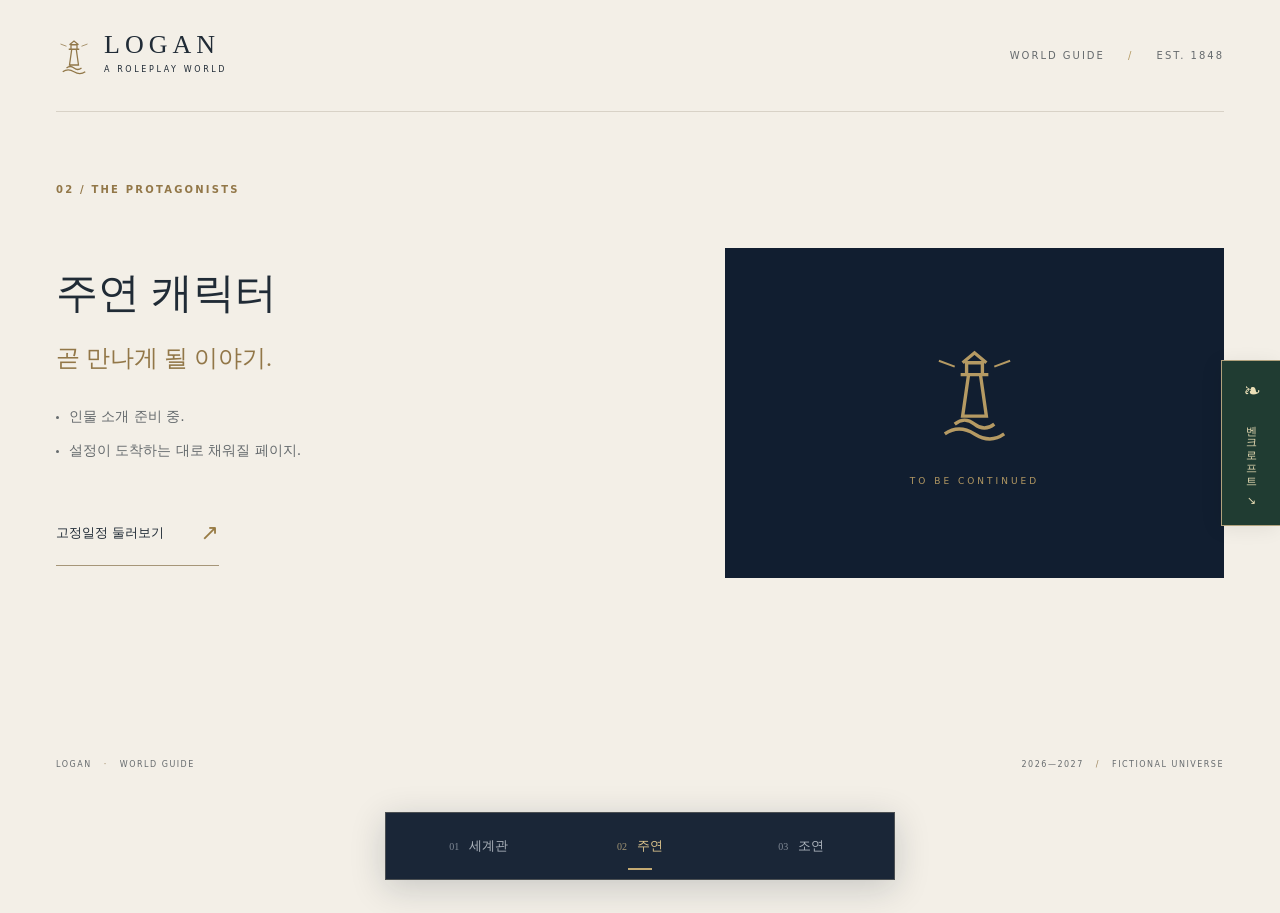
==== characters/index.html @ a47cd4ff "feat: add responsive LOGAN world guide, RP calendar and Bencroft drawer" ====
<!doctype html>
<html lang="ko">
<head>
<meta charset="utf-8">
<meta name="viewport" content="width=device-width, initial-scale=1">
<meta name="theme-color" content="#111e30">
<meta name="description" content="2026년 미국, 로건을 중심으로 펼쳐지는 RP 세계관 안내. 고정일정, 로건하우스, 벨 웨더와 인물 소개.">
<title>주연 캐릭터 · LOGAN</title>
<link rel="icon" href="/assets/emblem.svg" type="image/svg+xml">
<link rel="stylesheet" href="/styles.css">
<script src="/app.js" defer></script>
</head>
<body>
<a class="skip-link" href="#main">본문으로 건너뛰기</a>
<header class="site-header wrap">
<a class="brand" href="/" aria-label="LOGAN 세계관 홈"><svg viewBox="0 0 48 56" aria-hidden="true"><path d="M18 40h12L27 19h-6zM17 19h14M20 13h8v6h-8zM18 13l6-5 6 5M14 44q5-4 10 0t10 0M9 49q7-5 15 0t15 0" fill="none" stroke="currentColor" stroke-width="1.7"/><path d="m14 15-8-3m28 3 8-3" stroke="currentColor"/></svg><span>LOGAN<small>A ROLEPLAY WORLD</small></span></a>
<span class="edition">WORLD GUIDE <span class="edition-divider">/</span> EST. 1848</span>
</header><main id="main" class="wrap pending-page"><p class="eyebrow">02 / THE PROTAGONISTS</p><div class="pending-layout"><div><h1>주연 캐릭터<span>곧 만나게 될 이야기.</span></h1><ul class="copy-list"><li>인물 소개 준비 중.</li><li>설정이 도착하는 대로 채워질 페이지.</li></ul><a class="text-link" href="/#schedule">고정일정 둘러보기 <span aria-hidden="true">↗</span></a></div><div class="pending-art" aria-hidden="true"><svg viewBox="0 0 48 56" aria-hidden="true"><path d="M18 40h12L27 19h-6zM17 19h14M20 13h8v6h-8zM18 13l6-5 6 5M14 44q5-4 10 0t10 0M9 49q7-5 15 0t15 0" fill="none" stroke="currentColor" stroke-width="1.7"/><path d="m14 15-8-3m28 3 8-3" stroke="currentColor"/></svg><span>TO BE CONTINUED</span></div></div></main><footer class="site-footer wrap"><span>LOGAN <span class="footer-dot">·</span> WORLD GUIDE</span><span>2026—2027 <span class="footer-dot">/</span> FICTIONAL UNIVERSE</span></footer>
<button class="bencroft-wing" type="button" data-open-bencroft aria-haspopup="dialog" aria-controls="bencroft-dialog"><span aria-hidden="true">❧</span> 벤크로프트 <span aria-hidden="true">↗</span></button>
<dialog id="bencroft-dialog" class="bencroft-dialog" aria-labelledby="bencroft-title">
<div class="drawer-head"><span class="eyebrow">FROM ANOTHER CHAPTER</span><button type="button" class="close-dialog" aria-label="벤크로프트 소개 닫기">닫기 <span aria-hidden="true">×</span></button></div>
<div class="drawer-content">
<p class="university-seal" aria-hidden="true">B<span>1768</span></p>
<p class="eyebrow">BENCROFT UNIVERSITY</p>
<h2 id="bencroft-title">벤크로프트</h2>
<p class="motto" lang="la">Veritas et Innovatio</p>
<div class="badges"><span>그린 & 골드</span><span>몬스테라 잎</span></div>
<section><h3>오래된 명성, 새로운 가능성</h3><ul class="copy-list"><li>1768년 설립 이후 명성을 이어 온 연구중심 사립 종합대학.</li><li>매년 미국 상위 20위권을 지키는 명문으로, 오래된 부와 신흥 기술 자본이 만나는 곳.</li><li>6개 학부와 10개 전문대학원, 약 145억 달러의 발전기금을 갖춘 대학.</li><li>정치외교와 법학의 전통적 강세에 더해, 실리콘밸리 동문들의 고액 기부로 세계 최고 수준으로 성장한 공학 분야.</li></ul></section>
<section><h3>연못을 사이에 둔 두 풍경</h3><ul class="copy-list"><li>중앙 연못 동쪽에 자리한 18세기 고딕 석조 건물들.</li><li>유리와 금속으로 이루어진 서쪽 건물들과 선명하게 대비되는 캠퍼스.</li><li>그린과 골드를 상징색으로, 풍성한 몬스테라 잎을 마스코트로 삼는 학교.</li></ul></section>
<section><h3>그리핀스의 이름 아래</h3><ul class="copy-list"><li>두터운 지원을 바탕으로 강세를 보이는 스포츠팀.</li><li>미식축구팀 ‘그리핀스’를 향한 학생들의 남다른 자부심.</li></ul></section>
<section class="campus-note"><span class="eyebrow">CAMPUS NOTES</span><h3>아무도 믿지 않는다는 소문</h3><ul class="copy-list"><li>학생들이 자주 먹이를 주어 사람을 피하지 않는, 통통한 회색 청설모들.</li><li>시험 전날 중앙도서관 앞 초대 총장 청동상의 바지 앞섶을 만지면 A+를 받는다는 미신.</li><li>믿는 이는 없다면서도, 보수할 때마다 다시 금빛으로 닳아 가는 청동상의 앞섶.</li></ul></section>
</div></dialog>
<nav class="bottom-nav" aria-label="주요 페이지">
<a href="/" ><span class="nav-number">01</span> 세계관</a>
<a href="/characters/" aria-current="page"><span class="nav-number">02</span> 주연</a>
<a href="/supporting/" ><span class="nav-number">03</span> 조연</a>
</nav>
</body></html>
---- styles.css ----
:root{--navy:#111e30;--navy-light:#1b2c40;--paper:#f3efe7;--ink:#202b36;--gold:#b59a63;--muted:#666b6e;--line:#d8d2c7;--serif:Georgia,"Noto Serif KR","Batang",serif;--sans:"Pretendard","Noto Sans KR","Malgun Gothic",system-ui,sans-serif}
*{box-sizing:border-box}html{scroll-behavior:smooth;scroll-padding-top:32px}body{margin:0;background:var(--paper);color:var(--ink);font-family:var(--sans);font-size:15px;line-height:1.8;word-break:keep-all;overflow-wrap:break-word;padding-bottom:105px}body.dialog-open{overflow:hidden}button,a{-webkit-tap-highlight-color:transparent}button{font:inherit;cursor:pointer}a{color:inherit;text-decoration:none}button{color:inherit}button:disabled{cursor:default}button:focus-visible,a:focus-visible,summary:focus-visible{outline:3px solid #987332;outline-offset:5px}h1,h2,h3,h4,p,figure{margin:0}h1,h2,h3,h4{font-weight:500}img,svg{max-width:100%;height:auto}img{display:block}button{border-radius:0}button,summary,a{touch-action:manipulation}[hidden]{display:none!important}.wrap{width:min(1280px,calc(100% - 112px));margin-inline:auto}.sr-only{position:absolute;width:1px;height:1px;padding:0;margin:-1px;overflow:hidden;clip:rect(0,0,0,0);white-space:nowrap;border:0}.skip-link{position:fixed;top:10px;left:10px;z-index:100;background:var(--paper);padding:10px 20px;transform:translateY(-160%)}.skip-link:focus{transform:translateY(0)}
.site-header{min-height:112px;display:flex;align-items:center;justify-content:space-between;border-bottom:1px solid var(--line)}.brand{display:flex;align-items:center;gap:12px}.brand svg{width:36px;color:#917748}.brand>span{font:26px/1.1 var(--serif);letter-spacing:5px}.brand small{display:block;font:8px/2.5 var(--sans);letter-spacing:2.6px}.edition{font-size:10px;letter-spacing:2px;color:var(--muted)}.edition-divider{color:var(--gold);margin:0 18px}.eyebrow{font-size:10px;font-weight:600;letter-spacing:2.2px;line-height:1.6}.hero{display:grid;grid-template-columns:1.05fr 1fr;gap:7%;align-items:center;padding-block:55px 66px}.hero-copy{padding-block:32px}.gold-dash{display:inline-block;width:28px;height:1px;background:#917748;vertical-align:middle;margin-right:13px}.hero h1{font:clamp(36px,4.1vw,64px)/1.5 var(--serif);letter-spacing:-2.6px;margin:35px 0 25px}.hero h1 em{color:#8c7347;font-style:normal}.copy-list{margin:0;padding:0;list-style:none;color:var(--muted)}.copy-list li{position:relative;padding-left:13px;margin:7px 0;font-size:14px;line-height:1.95}.copy-list li:before{content:"";position:absolute;top:.92em;left:0;width:3px;height:3px;background:currentColor;border-radius:50%}.hero .copy-list li{font-size:14px}.text-link{display:inline-flex;align-items:center;gap:36px;border-bottom:1px solid #a69679;padding:12px 0;font-size:13px;margin-top:30px}.text-link span{font-size:22px;color:#987b44;transition:transform .2s}.text-link:hover span{transform:translate(3px,3px)}.hero-coordinate{display:flex;justify-content:space-between;gap:10px;margin-top:60px;font-size:8px;letter-spacing:1.2px;color:var(--muted)}.hero-art{position:relative}.hero-art img{width:100%;height:auto}.hero-art figcaption{display:flex;justify-content:space-between;gap:10px;font-size:9px;padding-top:12px;color:var(--muted)}.hero-art figcaption span:first-child{letter-spacing:1.6px;color:var(--ink)}
.section-nav{display:grid;grid-template-columns:repeat(4,1fr);border-top:1px solid var(--line);border-bottom:1px solid var(--line)}.section-nav a{padding:22px 24px;border-right:1px solid var(--line);display:flex;justify-content:space-between;font-size:12px;transition:background .2s}.section-nav a:first-child{padding-left:0}.section-nav a:last-child{border-right:0;padding-right:0}.section-nav a:hover{background:#e9e4d9}.section-nav span{color:#927748;font-size:10px}.section{padding-block:95px}.section-intro{display:flex;justify-content:space-between;align-items:end;gap:20px;margin-bottom:36px}.section-intro .eyebrow{color:#927748;margin-bottom:14px}h2{font:clamp(28px,3vw,40px)/1.4 var(--serif);letter-spacing:-1px}.section-aside{font-size:9px;letter-spacing:1.7px;color:var(--muted);padding-bottom:7px}.command-bar{display:flex;align-items:center;gap:20px;justify-content:space-between;background:#e8e3d9;padding:23px 28px;border-left:2px solid #a58a56}.command-help{font-size:13px}.command-help code{font-family:var(--sans);font-weight:700}.micro-list{font-size:11px;color:var(--muted);list-style:none;padding:0;margin:5px 0 0}.micro-list li::before{content:"· ";margin-right:3px}.command-bar button{flex-shrink:0;border:1px solid #b8ad99;background:transparent;padding:10px 16px;font-size:11px;min-height:44px}.command-bar button:hover{background:var(--navy);border-color:var(--navy);color:var(--paper)}.command-bar button span{margin-left:20px}.schedule-switch{display:flex;gap:32px;margin-top:40px;border-bottom:1px solid var(--line)}.schedule-switch button{background:none;border:0;border-bottom:2px solid transparent;padding:14px 2px;color:var(--muted);margin-bottom:-1px;font-size:16px}.schedule-switch button[aria-pressed=true]{border-bottom-color:var(--ink);color:var(--ink)}.schedule-switch button span{font-size:9px;letter-spacing:1px;margin-left:12px}.recurring-item{display:grid;grid-template-columns:45px 1fr auto;gap:20px;padding:30px 5px;border-bottom:1px solid var(--line)}.event-index{font:22px/1.4 var(--serif);color:#9b835a;padding-top:2px}.event-period{font-size:11px;color:#806838;margin-bottom:5px}.event-period span{color:var(--muted)}.recurring-item h3{font-size:19px;margin-bottom:4px}.event-location{font-size:11px;color:var(--muted);margin-top:5px}.recurring-item .copy-list{margin-top:12px}.recurring-item .copy-list li,.annual-item .copy-list li{font-size:13px;margin:3px 0}.event-badge{font-size:10px;line-height:1.5;padding:5px 10px;border:1px solid #cec6b7;align-self:start;color:#6b655b;white-space:nowrap}.recurring-item>.event-badge{margin-top:4px}.year-switch{display:flex;gap:8px;margin-top:30px}.year-switch button{min-width:76px;min-height:44px;padding:8px 16px;border:1px solid var(--line);background:none;font-size:13px}.year-switch button[aria-pressed=true]{background:var(--navy);border-color:var(--navy);color:var(--paper)}.year-heading{font:40px/1.4 var(--serif);display:flex;align-items:center;gap:24px;padding-block:25px}.year-heading span{font:9px var(--sans);letter-spacing:2px;color:var(--muted)}.annual-item{display:grid;grid-template-columns:130px 1fr;gap:28px;padding:27px 0;border-top:1px solid var(--line)}.event-date{font:24px/1.5 var(--serif);color:#8a7143;white-space:nowrap}.event-heading{display:flex;align-items:center;gap:15px;flex-wrap:wrap}.annual-item h4{font-size:18px}.annual-item .copy-list{margin-top:10px}.schedule-note{margin-top:22px}
.group-section{background:var(--navy);color:var(--paper)}.group-section .section-aside{color:#b8b6b1}.group-section .section-intro .eyebrow{color:#c1a871}.legacy-grid{display:grid;grid-template-columns:.85fr 1.5fr;gap:80px;align-items:center;margin-block:50px}.legacy-mark{border:1px solid #605c51;display:flex;flex-direction:column;align-items:center;padding:30px 20px}.legacy-mark svg{width:68px;color:#c4aa73;margin-bottom:17px}.legacy-mark>span{font-size:9px;letter-spacing:3px;color:#bea778}.legacy-mark strong{font:66px/1.3 var(--serif);color:#ceb881}.legacy-mark small{font-size:8px;letter-spacing:2px;margin-top:20px;color:#c0b8a9}.legacy-copy h3{font:30px/1.6 var(--serif);margin-bottom:20px}.group-section .copy-list{color:#c1c6cc}.affiliates{display:grid;grid-template-columns:1fr 1fr;gap:0 40px}.affiliates details{border-top:1px solid #3b4655;padding:3px 0}.affiliates summary{display:flex;align-items:center;gap:15px;padding:19px 0;font-size:14px;cursor:pointer;list-style:none}.affiliates summary>span:first-child{font:12px var(--serif);color:#bea778}.summary-label{margin-left:auto;font-size:10px;color:#c1c6cc}.affiliates summary::after{content:"+";color:#bea778;margin-left:8px}.affiliates details[open] summary::after{content:"−"}.affiliates .copy-list{padding:0 20px 20px 28px}.affiliates .copy-list li{font-size:13px}
.house-overview{display:grid;grid-template-columns:1fr 1.3fr;gap:60px;align-items:start;margin:42px 0 50px}.house-overview h3,.home-grid h3{font:30px/1.65 var(--serif);letter-spacing:-1px}.house-grid{display:grid;grid-template-columns:1.25fr 1fr;gap:65px}.directory-title{display:flex;justify-content:space-between;align-items:center;border-bottom:2px solid #a48a58;padding-bottom:16px;margin-bottom:6px}.directory-title h3{font-size:18px}.directory-title>span{font-size:9px;letter-spacing:2px;color:var(--muted)}.floor-directory details{border-bottom:1px solid var(--line)}.floor-directory summary{display:flex;align-items:center;gap:20px;list-style:none;cursor:pointer;padding:18px 5px;font-size:13px;min-height:58px}.floor-directory summary::after{content:"+";margin-left:auto;color:#9b835a}.floor-directory details[open] summary::after{content:"−"}.floor-number{min-width:85px;font:20px var(--serif);color:#8c7347}.floor-directory .copy-list{padding:0 14px 17px 110px}.floor-directory .copy-list li{font-size:12px}.house-notes{padding-top:0}.ledger-note{border:1px solid #c6bdab;padding:32px;margin-bottom:25px;background:#ebe5d9}.ledger-note .eyebrow{color:#8c7347}.ledger-note h3{font:italic 40px/1.3 var(--serif);margin:14px 0 6px}.note-subtitle{font-size:12px;color:#6b614f;margin-bottom:20px}.ledger-note .copy-list li,.rumor-note .copy-list li{font-size:12px}.rumor-note{padding:25px 0}.rumor-note>.eyebrow{color:#8c7347}.rumor-note h3{font:24px var(--serif);margin:12px 0 22px}.rumor-note details{border-top:1px solid var(--line)}.rumor-note summary{cursor:pointer;font-size:13px;padding:15px 0;list-style:none;display:flex;justify-content:space-between;gap:12px}.rumor-note summary::after{content:"+";color:#8c7347}.rumor-note details[open] summary::after{content:"−"}.rumor-note .copy-list{padding-bottom:15px}summary::-webkit-details-marker{display:none}
.home-section{background:#e8e1d5;color:#493a32}.home-section .section-aside{color:#70665a}.home-grid{display:grid;grid-template-columns:1.3fr 1fr;align-items:center;gap:100px;margin:50px 0 70px}.home-grid h3{margin-bottom:25px}.home-section .copy-list{color:#70665a}.neighbor-diagram{border:1px solid #b6aa94;padding:20px 28px}.neighbor-diagram>div{display:grid;grid-template-columns:1fr 1fr 1fr;align-items:center;padding:22px 12px;gap:10px}.neighbor-diagram>div+div{border-top:1px solid #b6aa94}.neighbor-diagram>div>span:first-child{font-size:11px;letter-spacing:2px;color:#81765f}.neighbor-diagram strong{font:44px var(--serif);font-weight:400}.neighbor-diagram>div>span:last-child{text-align:right;font-size:13px}.neighbor-diagram .your-floor{background:#e0d6c6}.neighbor-diagram small{display:block;text-align:center;font-size:10px;color:#70665a;padding-top:18px}.apartment-heading{border-top:1px solid #bfb39e;padding-top:36px;display:flex;align-items:center;justify-content:space-between;gap:20px;margin-bottom:25px}.apartment-heading h3{font:25px/1.5 var(--serif);margin-top:12px}.badges{display:flex;flex-wrap:wrap;gap:7px}.badges span{padding:4px 10px;border:1px solid #b5aa94;font-size:9px;letter-spacing:1px}.rooms{display:grid;grid-template-columns:repeat(5,1fr);margin-top:35px;gap:24px}.rooms article{border-top:1px solid #bfb39e;padding-top:20px}.rooms article>span{font-size:8px;letter-spacing:1px;color:#81765f}.rooms h4{font-size:17px;margin:12px 0}.rooms .copy-list li{font-size:12px}
.site-footer{padding-block:36px;display:flex;justify-content:space-between;gap:20px;font-size:8px;letter-spacing:1.5px;color:var(--muted)}.footer-dot{padding:0 8px;color:#9b835a}.bottom-nav{position:fixed;bottom:20px;left:50%;transform:translateX(-50%);z-index:20;display:grid;grid-template-columns:repeat(3,1fr);width:min(510px,calc(100% - 32px));padding:7px 12px;background:#111e30f5;border:1px solid #4b4f52;box-shadow:0 8px 35px #111e3030;backdrop-filter:blur(12px)}.bottom-nav a{position:relative;color:#adb4bc;font-size:13px;display:flex;align-items:center;justify-content:center;gap:10px;min-height:52px;padding:10px}.bottom-nav a[aria-current=page]{color:#dbc38c}.bottom-nav a[aria-current=page]::after{content:"";position:absolute;height:2px;width:24px;background:#c4aa73;bottom:2px;left:calc(50% - 12px)}.nav-number{font:10px var(--serif);opacity:.7}.bottom-nav a:hover{background:#ffffff08}.bencroft-wing{position:fixed;z-index:25;right:0;top:40%;writing-mode:vertical-rl;border:1px solid #b1a27d;border-right:0;background:#203c32;color:#ebdfb7;padding:18px 10px;display:flex;align-items:center;gap:13px;font-size:11px;letter-spacing:2px;box-shadow:-3px 3px 20px #00000012}.bencroft-wing>span:first-child{font-size:21px}.bencroft-wing:hover{background:#2f5143}.bencroft-dialog{position:fixed;inset:0 0 0 auto;margin:0;border:0;border-left:1px solid #7e815e;width:min(540px,100%);height:100dvh;max-height:100dvh;max-width:100%;padding:0;background:#f1f0e7;color:#213c31;overflow:auto;overscroll-behavior:contain}.bencroft-dialog::backdrop{background:#09131fd9;backdrop-filter:blur(4px)}.drawer-head{position:sticky;top:0;z-index:1;display:flex;justify-content:space-between;align-items:center;gap:10px;padding:18px 28px;background:#203c32;color:#e5d7ad}.drawer-head .eyebrow{font-size:8px;letter-spacing:1.4px}.close-dialog{border:0;background:none;color:inherit;padding:7px 0 7px 15px;font-size:12px;min-height:44px}.close-dialog span{font-size:22px;vertical-align:middle;margin-left:10px}.drawer-content{padding:36px 40px 60px}.university-seal{font:58px/1 var(--serif);text-align:center;border:1px solid #a99560;width:100px;height:125px;padding-top:22px;margin:0 auto 30px;border-radius:0 0 50% 50%;color:#395340}.university-seal span{display:block;font:9px var(--sans);letter-spacing:3px;margin-top:9px}.drawer-content>.eyebrow{color:#8c783f}.drawer-content h2{margin:10px 0}.motto{font:italic 21px var(--serif);color:#77805e;margin:14px 0 20px}.drawer-content section{margin-top:35px;padding-top:25px;border-top:1px solid #cccbb6}.drawer-content section h3{font:21px/1.6 var(--serif);margin-bottom:14px}.drawer-content .copy-list{color:#536050}.drawer-content .copy-list li{font-size:13px}.drawer-content .campus-note{background:#e4e6d8;padding:25px;margin-inline:-14px}.campus-note .eyebrow{margin-bottom:12px;color:#7f703f}.pending-page{min-height:calc(100dvh - 290px);padding-block:70px}.pending-page>.eyebrow{color:#927748}.pending-layout{display:grid;grid-template-columns:1.2fr 1fr;gap:70px;align-items:center;padding-top:50px}.pending-layout h1{font:42px/1.6 var(--serif);margin-bottom:25px}.pending-layout h1 span{display:block;font-size:24px;color:#927748;margin-top:12px}.pending-art{background:var(--navy);min-height:330px;display:flex;flex-direction:column;align-items:center;justify-content:center;color:#b59a63}.pending-art svg{width:95px}.pending-art span{font-size:9px;letter-spacing:3px;margin-top:25px}
@media(min-width:1600px){.hero{gap:100px}.hero-art{max-width:520px;justify-self:end}.hero h1{font-size:64px}}
@media(max-width:1050px){.wrap{width:calc(100% - 80px)}.hero{gap:35px}.hero h1{font-size:39px;letter-spacing:-1.8px}.hero-coordinate{flex-direction:column;gap:5px;margin-top:30px}.section-aside{display:none}.house-grid{gap:32px}.legacy-grid{gap:40px}.home-grid{gap:45px}.rooms{grid-template-columns:repeat(3,1fr)}.summary-label{font-size:9px}.affiliates{gap:0 24px}.hero-art figcaption{flex-direction:column;gap:2px}}
@media(max-width:700px){html{scroll-padding-top:20px}.wrap{width:calc(100% - 40px)}body{padding-bottom:130px}.site-header{min-height:88px}.brand>span{font-size:23px}.brand svg{width:30px}.edition{font-size:8px;letter-spacing:1px}.edition-divider{margin:0 7px}.hero{grid-template-columns:1fr;padding-top:20px;padding-bottom:35px;gap:25px}.hero-copy{padding-block:20px 0}.hero h1{font-size:clamp(36px,8.5vw,52px);line-height:1.45;margin:25px 0 20px}.hero .copy-list li{font-size:12px}.text-link{margin-top:18px}.hero-coordinate{flex-direction:row;margin-top:27px;font-size:7px}.hero-art{width:100%;max-width:420px;justify-self:center}.hero-art figcaption{flex-direction:row;font-size:8px}.section-nav{grid-template-columns:repeat(2,1fr)}.section-nav a{padding:15px 14px!important;font-size:11px}.section-nav a:nth-child(2){border-right:0}.section-nav a:nth-child(-n+2){border-bottom:1px solid var(--line)}.section{padding-block:60px}.section-intro{margin-bottom:26px}.section-intro .eyebrow{font-size:9px;margin-bottom:11px}h2{font-size:28px}.command-bar{align-items:stretch;flex-direction:column;padding:20px;gap:13px}.command-help{font-size:12px;line-height:1.9}.command-bar button{align-self:start;font-size:11px}.micro-list{font-size:10px}.schedule-switch{gap:25px;margin-top:22px}.schedule-switch button{font-size:14px}.schedule-switch button span{font-size:8px;margin-left:6px}.recurring-item{grid-template-columns:24px 1fr;gap:14px;padding:25px 0}.recurring-item>.event-badge{grid-column:2;justify-self:start;margin-top:-5px}.event-index{font-size:18px}.event-period{font-size:10px}.recurring-item h3{font-size:17px}.recurring-item .copy-list li,.annual-item .copy-list li{font-size:12px}.annual-item{grid-template-columns:83px 1fr;gap:13px}.event-date{font-size:18px}.event-heading{gap:8px}.annual-item h4{font-size:16px}.event-badge{font-size:9px;padding:4px 7px}.legacy-grid{grid-template-columns:1fr;gap:30px;margin-block:30px}.legacy-mark{display:grid;grid-template-columns:65px 1fr;column-gap:20px;padding:22px 26px;text-align:center}.legacy-mark svg{width:55px;grid-row:1/4;margin:0}.legacy-mark strong{font-size:48px}.legacy-mark small{margin-top:5px}.legacy-copy h3{font-size:26px}.copy-list li{font-size:13px}.affiliates{grid-template-columns:1fr}.house-overview{grid-template-columns:1fr;gap:20px;margin:25px 0 35px}.house-overview h3,.home-grid h3{font-size:26px}.house-grid{grid-template-columns:1fr;gap:30px}.floor-directory summary{gap:10px;font-size:12px}.floor-number{min-width:78px;font-size:19px}.floor-directory .copy-list{padding-left:93px}.ledger-note{padding:25px}.rumor-note{padding-bottom:0}.home-grid{grid-template-columns:1fr;gap:30px;margin:30px 0 45px}.neighbor-diagram{padding:15px 20px}.neighbor-diagram>div{padding:18px 12px}.neighbor-diagram strong{font-size:36px}.apartment-heading{align-items:start}.apartment-heading h3{font-size:21px}.apartment-heading .badges{flex-direction:column;flex-shrink:0}.rooms{grid-template-columns:1fr 1fr;gap:20px}.site-footer{flex-direction:column;gap:7px;padding-block:25px;font-size:7px}.bottom-nav{bottom:0;width:100%;padding:6px 12px calc(6px + env(safe-area-inset-bottom));border-inline:0;border-bottom:0}.bottom-nav a{font-size:12px;min-height:50px}.bencroft-wing{top:auto;bottom:calc(76px + env(safe-area-inset-bottom));writing-mode:horizontal-tb;padding:6px 13px;gap:8px;letter-spacing:0;font-size:10px;min-height:38px}.bencroft-wing>span:first-child{font-size:16px}.drawer-head{padding:10px 22px}.drawer-content{padding:26px 25px 50px}.drawer-content section h3{font-size:20px}.pending-page{padding-block:40px;min-height:calc(100dvh - 300px)}.pending-layout{grid-template-columns:1fr;gap:35px;padding-top:20px}.pending-layout h1{font-size:32px}.pending-layout h1 span{font-size:21px}.pending-art{min-height:230px}.pending-art svg{width:65px}}
@media(prefers-reduced-motion:reduce){html{scroll-behavior:auto}*,*::before,*::after{transition:none!important;animation:none!important}}

/* Keep Korean reading text comfortable on narrow screens. */
@media(max-width:700px){.hero .copy-list li{font-size:13px}.copy-list li{font-size:14px}.recurring-item .copy-list li,.annual-item .copy-list li,.floor-directory .copy-list li,.ledger-note .copy-list li,.rumor-note .copy-list li,.rooms .copy-list li{font-size:13px}.drawer-content .copy-list li{font-size:14px}}
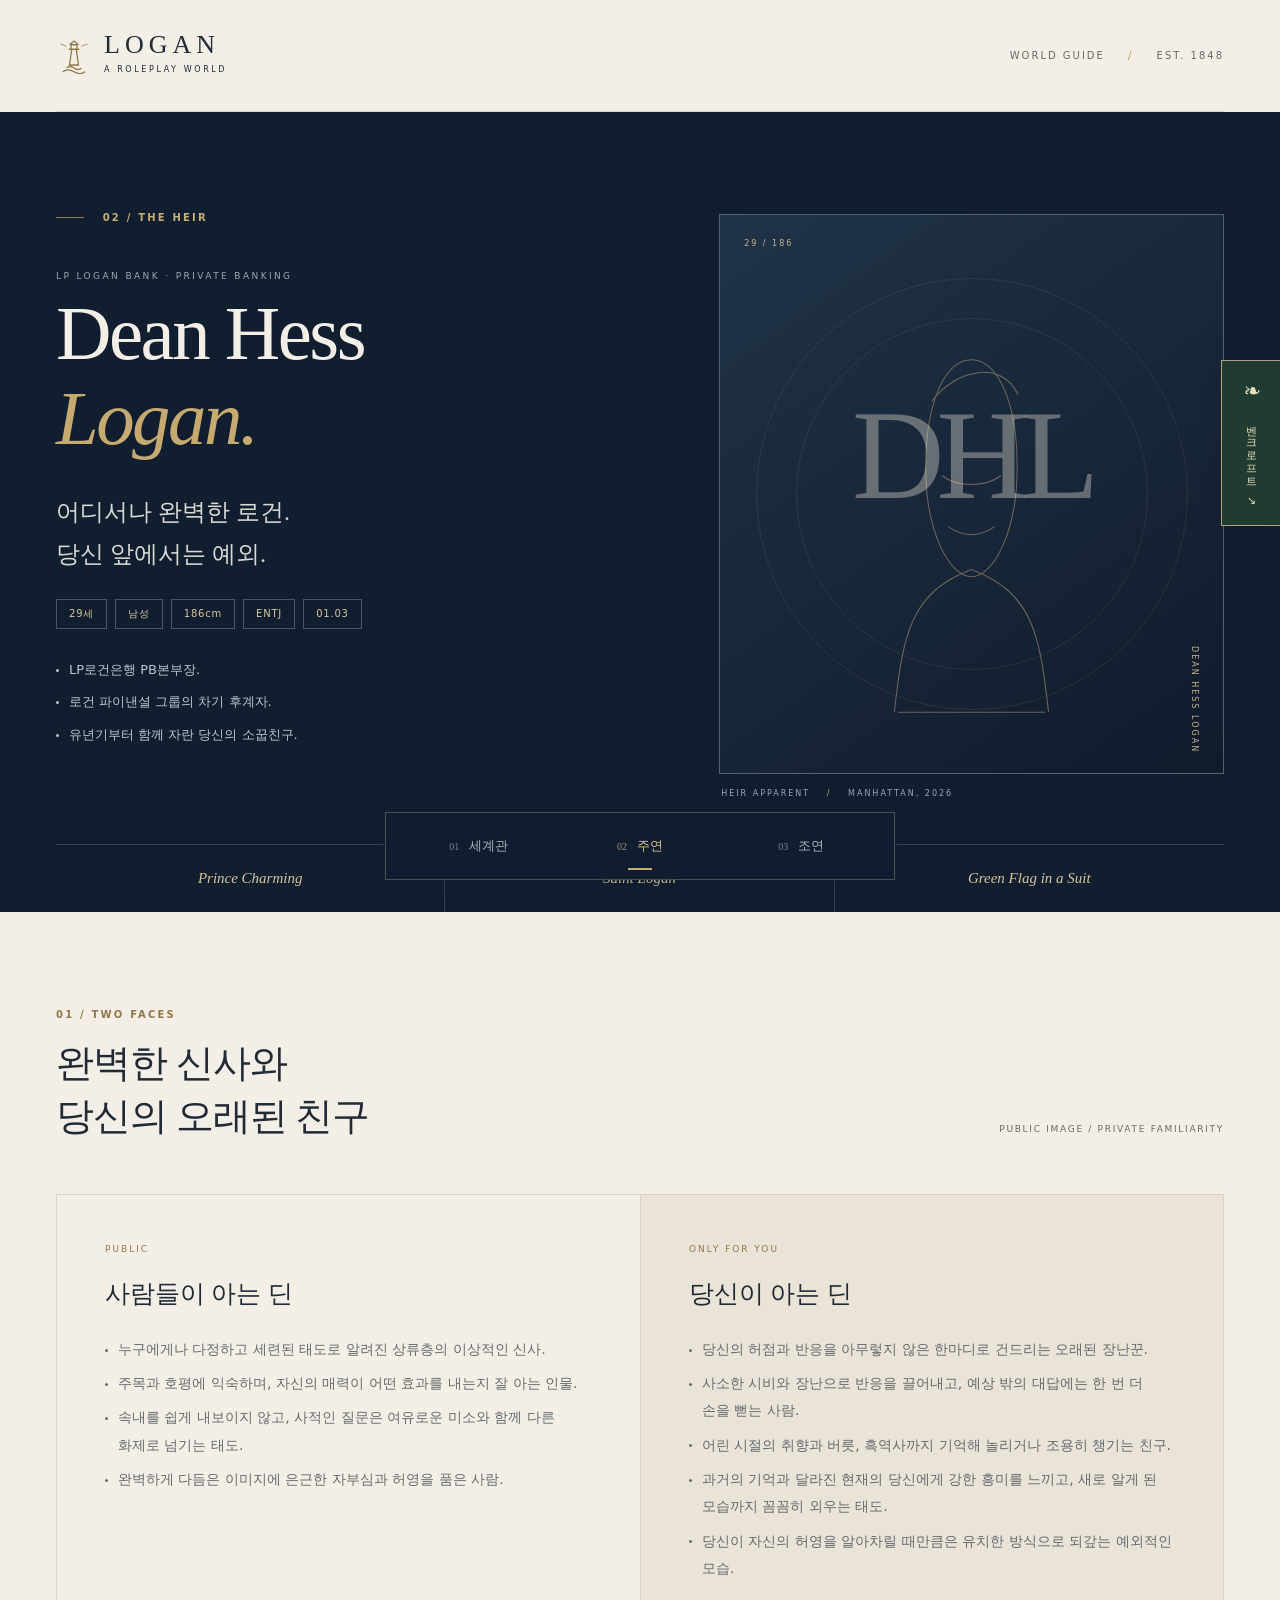
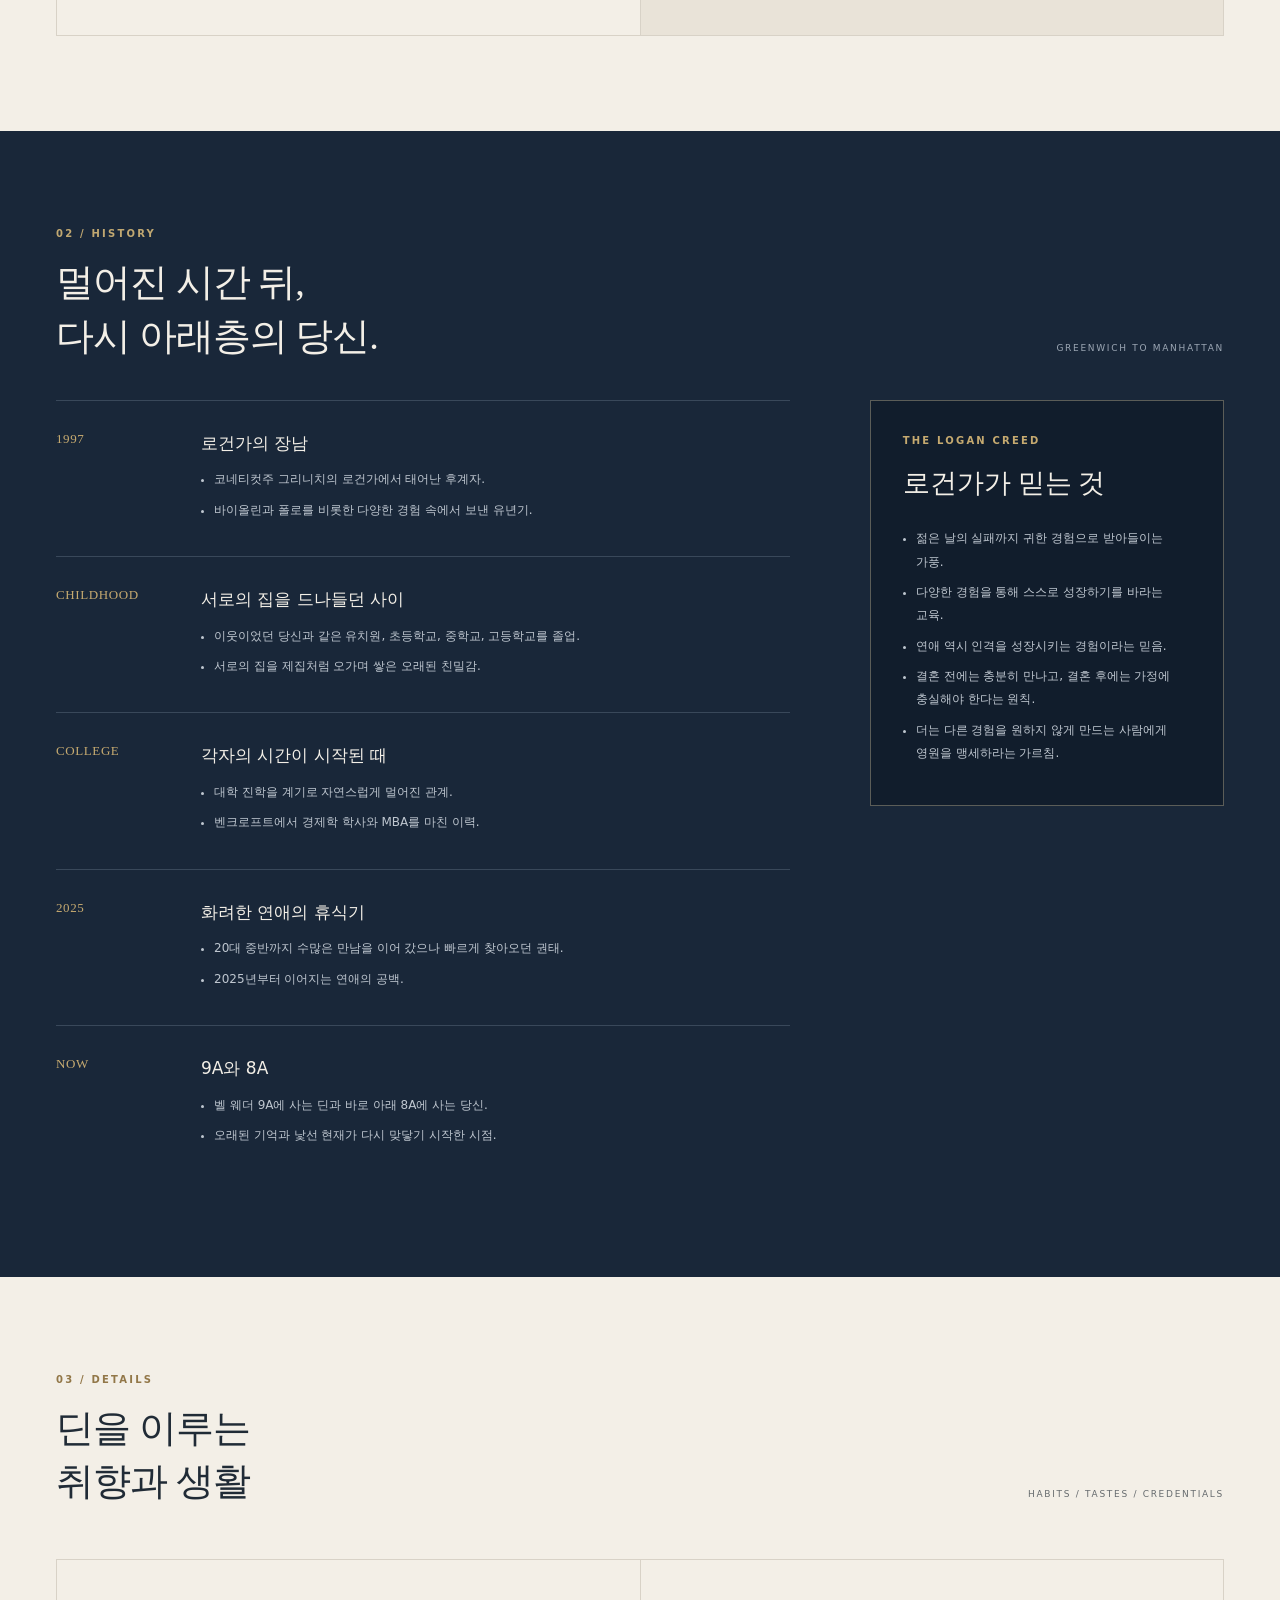
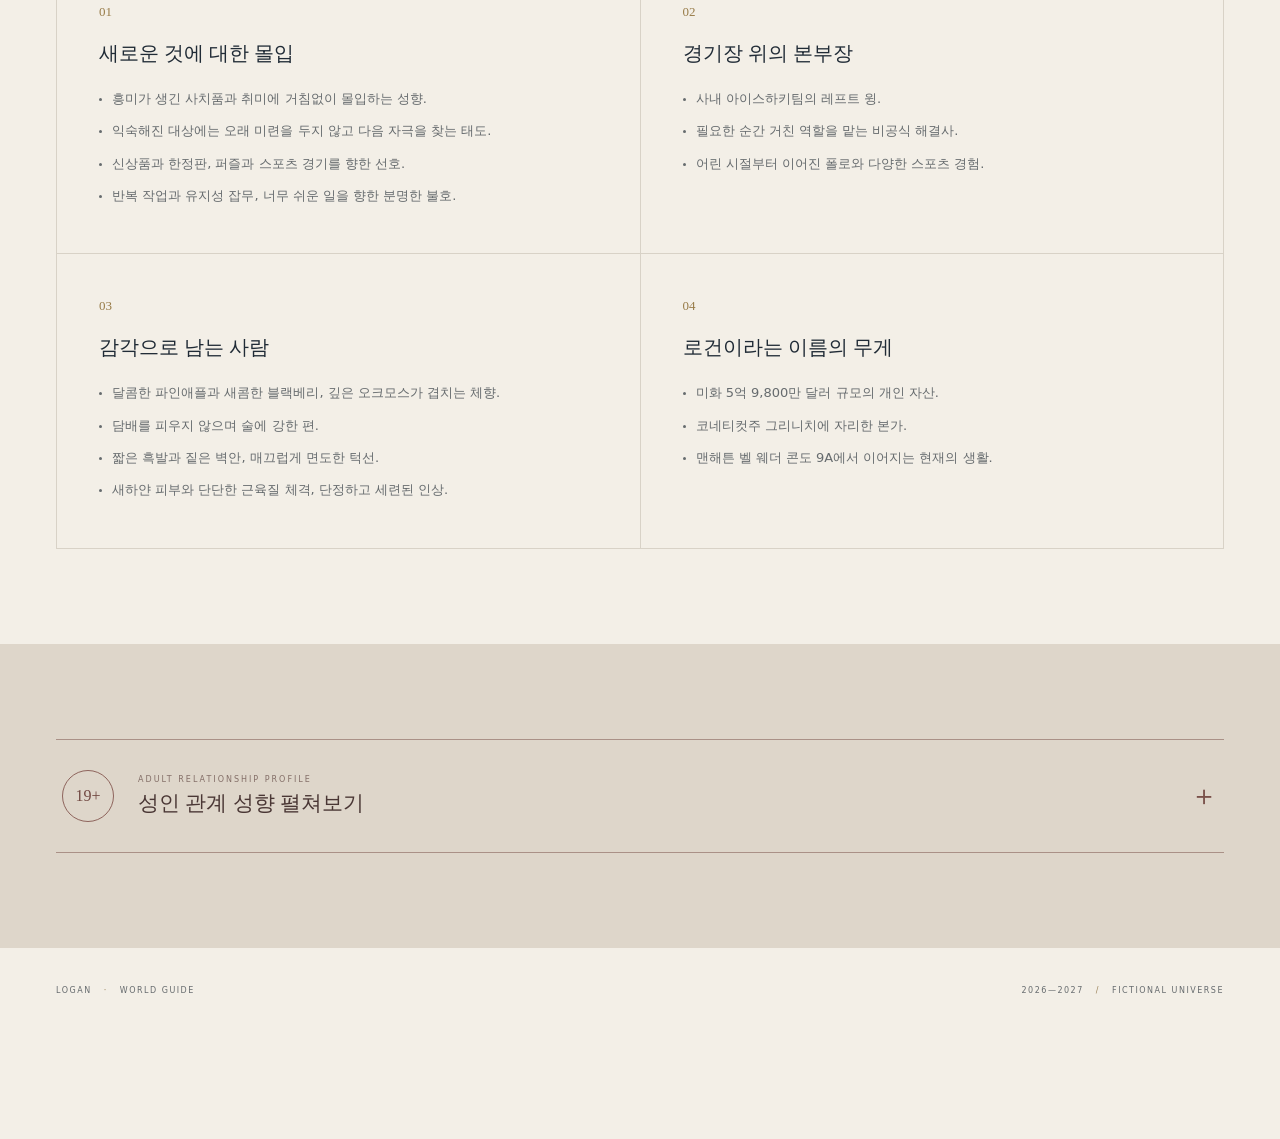
==== commit e2e57b58: "feat: add Dean character profile and simplify schedule command" ====
--- a/characters/index.html
+++ b/characters/index.html
@@ -4,8 +4,8 @@
 <meta charset="utf-8">
 <meta name="viewport" content="width=device-width, initial-scale=1">
 <meta name="theme-color" content="#111e30">
-<meta name="description" content="2026년 미국, 로건을 중심으로 펼쳐지는 RP 세계관 안내. 고정일정, 로건하우스, 벨 웨더와 인물 소개.">
-<title>주연 캐릭터 · LOGAN</title>
+<meta name="description" content="LP로건은행 PB본부장이자 로건그룹 후계자, 딘 헤스 로건의 인물 소개.">
+<title>딘 헤스 로건 · LOGAN</title>
 <link rel="icon" href="/assets/emblem.svg" type="image/svg+xml">
 <link rel="stylesheet" href="/styles.css">
 <script src="/app.js" defer></script>
@@ -15,7 +15,133 @@
 <header class="site-header wrap">
 <a class="brand" href="/" aria-label="LOGAN 세계관 홈"><svg viewBox="0 0 48 56" aria-hidden="true"><path d="M18 40h12L27 19h-6zM17 19h14M20 13h8v6h-8zM18 13l6-5 6 5M14 44q5-4 10 0t10 0M9 49q7-5 15 0t15 0" fill="none" stroke="currentColor" stroke-width="1.7"/><path d="m14 15-8-3m28 3 8-3" stroke="currentColor"/></svg><span>LOGAN<small>A ROLEPLAY WORLD</small></span></a>
 <span class="edition">WORLD GUIDE <span class="edition-divider">/</span> EST. 1848</span>
-</header><main id="main" class="wrap pending-page"><p class="eyebrow">02 / THE PROTAGONISTS</p><div class="pending-layout"><div><h1>주연 캐릭터<span>곧 만나게 될 이야기.</span></h1><ul class="copy-list"><li>인물 소개 준비 중.</li><li>설정이 도착하는 대로 채워질 페이지.</li></ul><a class="text-link" href="/#schedule">고정일정 둘러보기 <span aria-hidden="true">↗</span></a></div><div class="pending-art" aria-hidden="true"><svg viewBox="0 0 48 56" aria-hidden="true"><path d="M18 40h12L27 19h-6zM17 19h14M20 13h8v6h-8zM18 13l6-5 6 5M14 44q5-4 10 0t10 0M9 49q7-5 15 0t15 0" fill="none" stroke="currentColor" stroke-width="1.7"/><path d="m14 15-8-3m28 3 8-3" stroke="currentColor"/></svg><span>TO BE CONTINUED</span></div></div></main><footer class="site-footer wrap"><span>LOGAN <span class="footer-dot">·</span> WORLD GUIDE</span><span>2026—2027 <span class="footer-dot">/</span> FICTIONAL UNIVERSE</span></footer>
+</header>
+<main id="main">
+<section class="character-hero">
+<div class="wrap character-hero-grid">
+<div class="character-intro">
+<p class="eyebrow"><span class="gold-dash"></span> 02 / THE HEIR</p>
+<p class="character-kicker">LP LOGAN BANK · PRIVATE BANKING</p>
+<h1>Dean Hess<br><em>Logan.</em></h1>
+<p class="character-lead">어디서나 완벽한 로건.<br>당신 앞에서는 예외.</p>
+<div class="profile-badges" aria-label="딘의 기본 정보">
+<span>29세</span><span>남성</span><span>186cm</span><span>ENTJ</span><span>01.03</span>
+</div>
+<ul class="copy-list character-role">
+<li>LP로건은행 PB본부장.</li>
+<li>로건 파이낸셜 그룹의 차기 후계자.</li>
+<li>유년기부터 함께 자란 당신의 소꿉친구.</li>
+</ul>
+</div>
+<div class="character-portrait" aria-label="딘 헤스 로건을 상징하는 타이포그래피 초상">
+<div class="portrait-frame">
+<span class="portrait-number">29 / 186</span>
+<strong>DHL</strong>
+<span class="portrait-name">DEAN HESS LOGAN</span>
+<svg viewBox="0 0 420 560" aria-hidden="true"><path d="M124 492c10-89 18-133 86-159 68 26 76 70 86 159M159 219c0-78 24-120 51-120s51 42 51 120c0 73-27 122-51 122s-51-49-51-122Z"/><path d="M166 145c26-35 78-47 96-7M177 228c9 7 19 10 33 10s24-3 33-10M184 285c18 12 34 12 52 0M128 492h164"/></svg>
+</div>
+<p>HEIR APPARENT <span>/</span> MANHATTAN, 2026</p>
+</div>
+</div>
+<div class="wrap nickname-strip" aria-label="딘의 별명">
+<span>Prince Charming</span><span>Saint Logan</span><span>Green Flag in a Suit</span>
+</div>
+</section>
+
+<section class="section wrap character-section">
+<div class="section-intro">
+<div><p class="eyebrow">01 / TWO FACES</p><h2>완벽한 신사와<br>당신의 오래된 친구</h2></div>
+<span class="section-aside">PUBLIC IMAGE / PRIVATE FAMILIARITY</span>
+</div>
+<div class="dual-profile">
+<article class="profile-panel public-face">
+<span class="panel-index">PUBLIC</span>
+<h3>사람들이 아는 딘</h3>
+<ul class="copy-list">
+<li>누구에게나 다정하고 세련된 태도로 알려진 상류층의 이상적인 신사.</li>
+<li>주목과 호평에 익숙하며, 자신의 매력이 어떤 효과를 내는지 잘 아는 인물.</li>
+<li>속내를 쉽게 내보이지 않고, 사적인 질문은 여유로운 미소와 함께 다른 화제로 넘기는 태도.</li>
+<li>완벽하게 다듬은 이미지에 은근한 자부심과 허영을 품은 사람.</li>
+</ul>
+</article>
+<article class="profile-panel private-face">
+<span class="panel-index">ONLY FOR YOU</span>
+<h3>당신이 아는 딘</h3>
+<ul class="copy-list">
+<li>당신의 허점과 반응을 아무렇지 않은 한마디로 건드리는 오래된 장난꾼.</li>
+<li>사소한 시비와 장난으로 반응을 끌어내고, 예상 밖의 대답에는 한 번 더 손을 뻗는 사람.</li>
+<li>어린 시절의 취향과 버릇, 흑역사까지 기억해 놀리거나 조용히 챙기는 친구.</li>
+<li>과거의 기억과 달라진 현재의 당신에게 강한 흥미를 느끼고, 새로 알게 된 모습까지 꼼꼼히 외우는 태도.</li>
+<li>당신이 자신의 허영을 알아차릴 때만큼은 유치한 방식으로 되갚는 예외적인 모습.</li>
+</ul>
+</article>
+</div>
+</section>
+
+<section class="character-dark">
+<div class="section wrap">
+<div class="section-intro">
+<div><p class="eyebrow">02 / HISTORY</p><h2>멀어진 시간 뒤,<br>다시 아래층의 당신.</h2></div>
+<span class="section-aside">GREENWICH TO MANHATTAN</span>
+</div>
+<div class="history-grid">
+<ol class="character-timeline">
+<li><span>1997</span><div><h3>로건가의 장남</h3><ul class="copy-list"><li>코네티컷주 그리니치의 로건가에서 태어난 후계자.</li><li>바이올린과 폴로를 비롯한 다양한 경험 속에서 보낸 유년기.</li></ul></div></li>
+<li><span>CHILDHOOD</span><div><h3>서로의 집을 드나들던 사이</h3><ul class="copy-list"><li>이웃이었던 당신과 같은 유치원, 초등학교, 중학교, 고등학교를 졸업.</li><li>서로의 집을 제집처럼 오가며 쌓은 오래된 친밀감.</li></ul></div></li>
+<li><span>COLLEGE</span><div><h3>각자의 시간이 시작된 때</h3><ul class="copy-list"><li>대학 진학을 계기로 자연스럽게 멀어진 관계.</li><li>벤크로프트에서 경제학 학사와 MBA를 마친 이력.</li></ul></div></li>
+<li><span>2025</span><div><h3>화려한 연애의 휴식기</h3><ul class="copy-list"><li>20대 중반까지 수많은 만남을 이어 갔으나 빠르게 찾아오던 권태.</li><li>2025년부터 이어지는 연애의 공백.</li></ul></div></li>
+<li><span>NOW</span><div><h3>9A와 8A</h3><ul class="copy-list"><li>벨 웨더 9A에 사는 딘과 바로 아래 8A에 사는 당신.</li><li>오래된 기억과 낯선 현재가 다시 맞닿기 시작한 시점.</li></ul></div></li>
+</ol>
+<aside class="logan-creed">
+<p class="eyebrow">THE LOGAN CREED</p>
+<h3>로건가가 믿는 것</h3>
+<ul class="copy-list">
+<li>젊은 날의 실패까지 귀한 경험으로 받아들이는 가풍.</li>
+<li>다양한 경험을 통해 스스로 성장하기를 바라는 교육.</li>
+<li>연애 역시 인격을 성장시키는 경험이라는 믿음.</li>
+<li>결혼 전에는 충분히 만나고, 결혼 후에는 가정에 충실해야 한다는 원칙.</li>
+<li>더는 다른 경험을 원하지 않게 만드는 사람에게 영원을 맹세하라는 가르침.</li>
+</ul>
+</aside>
+</div>
+</div>
+</section>
+
+<section class="section wrap character-section">
+<div class="section-intro">
+<div><p class="eyebrow">03 / DETAILS</p><h2>딘을 이루는<br>취향과 생활</h2></div>
+<span class="section-aside">HABITS / TASTES / CREDENTIALS</span>
+</div>
+<div class="character-details">
+<article><span class="detail-number">01</span><h3>새로운 것에 대한 몰입</h3><ul class="copy-list"><li>흥미가 생긴 사치품과 취미에 거침없이 몰입하는 성향.</li><li>익숙해진 대상에는 오래 미련을 두지 않고 다음 자극을 찾는 태도.</li><li>신상품과 한정판, 퍼즐과 스포츠 경기를 향한 선호.</li><li>반복 작업과 유지성 잡무, 너무 쉬운 일을 향한 분명한 불호.</li></ul></article>
+<article><span class="detail-number">02</span><h3>경기장 위의 본부장</h3><ul class="copy-list"><li>사내 아이스하키팀의 레프트 윙.</li><li>필요한 순간 거친 역할을 맡는 비공식 해결사.</li><li>어린 시절부터 이어진 폴로와 다양한 스포츠 경험.</li></ul></article>
+<article><span class="detail-number">03</span><h3>감각으로 남는 사람</h3><ul class="copy-list"><li>달콤한 파인애플과 새콤한 블랙베리, 깊은 오크모스가 겹치는 체향.</li><li>담배를 피우지 않으며 술에 강한 편.</li><li>짧은 흑발과 짙은 벽안, 매끄럽게 면도한 턱선.</li><li>새하얀 피부와 단단한 근육질 체격, 단정하고 세련된 인상.</li></ul></article>
+<article><span class="detail-number">04</span><h3>로건이라는 이름의 무게</h3><ul class="copy-list"><li>미화 5억 9,800만 달러 규모의 개인 자산.</li><li>코네티컷주 그리니치에 자리한 본가.</li><li>맨해튼 벨 웨더 콘도 9A에서 이어지는 현재의 생활.</li></ul></article>
+</div>
+</section>
+
+<section class="adult-section">
+<div class="section wrap">
+<details class="adult-profile">
+<summary>
+<span class="adult-mark">19+</span>
+<span><small>ADULT RELATIONSHIP PROFILE</small>성인 관계 성향 펼쳐보기</span>
+<span class="adult-toggle" aria-hidden="true">＋</span>
+</summary>
+<div class="adult-content">
+<p class="adult-note">합의된 성인 관계에서 드러나는 딘의 성향.</p>
+<div class="adult-grid">
+<article><span>01</span><h3>기대와 흐름의 조절</h3><ul class="copy-list"><li>상대가 원하는 것을 알면서도 모르는 척 반응을 더 끌어내는 방식.</li><li>절정 직전의 흐름을 늦추거나 예상 밖의 자극으로 방향을 바꾸며 즐기는 장난.</li></ul></article>
+<article><span>02</span><h3>태연함을 유지하는 긴장</h3><ul class="copy-list"><li>공개된 환경에서 남몰래 자극하거나 성적 관계를 이어 가는 아슬아슬함을 선호.</li><li>업무와 통화 같은 일상을 태연히 이어 가며 상대에게도 평소와 같은 태도를 요구.</li></ul></article>
+<article><span>03</span><h3>반응을 읽는 언어</h3><ul class="copy-list"><li>상대의 신체 반응을 세세히 관찰하고 구체적으로 짚으며 짓궂게 칭찬하는 태도.</li><li>침착함이 흐트러지는 순간까지 놀이의 일부로 삼는 방식.</li></ul></article>
+<article><span>04</span><h3>실질적인 돌봄과 뒷정리</h3><ul class="copy-list"><li>관계 후 필요한 돌봄과 수습, 업무 분담을 자연스럽게 제공.</li><li>필요하다면 새 옷까지 챙긴 뒤, 부끄러워할 법한 순간을 다시 꺼내 놀리는 마무리.</li></ul></article>
+</div>
+</div>
+</details>
+</div>
+</section>
+</main>
+<footer class="site-footer wrap"><span>LOGAN <span class="footer-dot">·</span> WORLD GUIDE</span><span>2026—2027 <span class="footer-dot">/</span> FICTIONAL UNIVERSE</span></footer>
 <button class="bencroft-wing" type="button" data-open-bencroft aria-haspopup="dialog" aria-controls="bencroft-dialog"><span aria-hidden="true">❧</span> 벤크로프트 <span aria-hidden="true">↗</span></button>
 <dialog id="bencroft-dialog" class="bencroft-dialog" aria-labelledby="bencroft-title">
 <div class="drawer-head"><span class="eyebrow">FROM ANOTHER CHAPTER</span><button type="button" class="close-dialog" aria-label="벤크로프트 소개 닫기">닫기 <span aria-hidden="true">×</span></button></div>
--- a/styles.css
+++ b/styles.css
@@ -14,3 +14,8 @@
 /* Keep Korean reading text comfortable on narrow screens. */
 @media(max-width:700px){.hero .copy-list li{font-size:13px}.copy-list li{font-size:14px}.recurring-item .copy-list li,.annual-item .copy-list li,.floor-directory .copy-list li,.ledger-note .copy-list li,.rumor-note .copy-list li,.rooms .copy-list li{font-size:13px}.drawer-content .copy-list li{font-size:14px}}
 
+/* Dean Hess Logan */
+.character-hero{background:var(--navy);color:var(--paper);padding:72px 0 0;overflow:hidden}.character-hero-grid{display:grid;grid-template-columns:1.05fr .95fr;gap:9%;align-items:center}.character-intro{padding-bottom:64px}.character-intro>.eyebrow{color:#c8ad74}.character-kicker{font-size:9px;letter-spacing:2.4px;color:#9ca7b4;margin:42px 0 8px}.character-intro h1{font:clamp(48px,6vw,84px)/1.1 var(--serif);letter-spacing:-2.5px}.character-intro h1 em{font-style:italic;color:#c6aa70}.character-lead{font:24px/1.75 var(--serif);color:#d9d9d3;margin:30px 0 24px}.profile-badges{display:flex;flex-wrap:wrap;gap:8px;margin-bottom:28px}.profile-badges span{border:1px solid #485568;padding:5px 12px;font-size:10px;letter-spacing:.8px;color:#d7c59d}.character-role{color:#bdc5ce}.character-role li{font-size:13px}.character-portrait{align-self:stretch;display:flex;flex-direction:column;justify-content:center;min-height:660px}.portrait-frame{height:560px;position:relative;border:1px solid #526071;background:linear-gradient(145deg,#203348,#101b2c);overflow:hidden}.portrait-frame::before,.portrait-frame::after{content:"";position:absolute;border:1px solid #ad966524;border-radius:50%;width:430px;height:430px;left:50%;top:50%;transform:translate(-50%,-50%)}.portrait-frame::after{width:350px;height:350px}.portrait-frame svg{position:absolute;inset:auto 0 0;width:100%;height:90%;stroke:#a9956a;stroke-width:1.2;fill:none;opacity:.58}.portrait-frame strong{position:absolute;z-index:1;top:43%;left:50%;transform:translate(-50%,-50%);font:clamp(80px,10vw,142px)/1 var(--serif);letter-spacing:-8px;color:#f0e8d75e}.portrait-number,.portrait-name{position:absolute;z-index:2;font-size:8px;letter-spacing:2px;color:#c7b487}.portrait-number{top:22px;left:24px}.portrait-name{right:22px;bottom:20px;writing-mode:vertical-rl}.character-portrait>p{font-size:8px;letter-spacing:2px;color:#9ca7b4;padding:13px 2px}.character-portrait>p span{color:#c6aa70;margin:0 12px}.nickname-strip{display:grid;grid-template-columns:repeat(3,1fr);border-top:1px solid #344255}.nickname-strip span{font:italic 15px/1.5 var(--serif);text-align:center;padding:22px 12px;border-right:1px solid #344255;color:#d7c49b}.nickname-strip span:last-child{border-right:0}.character-section .section-intro{margin-bottom:50px}.dual-profile{display:grid;grid-template-columns:1fr 1fr;border:1px solid var(--line)}.profile-panel{padding:46px 48px}.profile-panel+.profile-panel{border-left:1px solid var(--line)}.panel-index{display:block;font-size:9px;letter-spacing:2px;color:#927748;margin-bottom:18px}.profile-panel h3{font:25px/1.5 var(--serif);margin-bottom:23px}.private-face{background:#e9e3d8}.character-dark{background:#192739;color:var(--paper)}.character-dark .section-intro .eyebrow{color:#c1a871}.character-dark .section-aside{color:#9ca7b4}.history-grid{display:grid;grid-template-columns:1.45fr .7fr;gap:80px}.character-timeline{list-style:none;padding:0;margin:0}.character-timeline li{display:grid;grid-template-columns:115px 1fr;gap:30px;border-top:1px solid #39485a;padding:27px 0}.character-timeline>li>span{font:13px/1.7 var(--serif);color:#c6aa70;letter-spacing:.6px}.character-timeline h3{font-size:17px;margin-bottom:10px}.character-dark .copy-list{color:#bfc7d0}.character-timeline .copy-list li{display:list-item;border:0;padding:0 0 0 13px;font-size:12px}.logan-creed{border:1px solid #5b5d58;padding:32px;align-self:start;background:#111d2c}.logan-creed>.eyebrow{color:#c6aa70}.logan-creed h3{font:27px/1.5 var(--serif);margin:14px 0 24px}.logan-creed .copy-list li{font-size:12px}.character-details{display:grid;grid-template-columns:repeat(2,1fr);border-top:1px solid var(--line);border-left:1px solid var(--line)}.character-details article{position:relative;border-right:1px solid var(--line);border-bottom:1px solid var(--line);padding:38px 42px}.detail-number{font:13px var(--serif);color:#987c49}.character-details h3{font:20px/1.5 var(--serif);margin:13px 0 18px}.character-details .copy-list li{font-size:13px}.adult-section{background:#ded6ca;color:#4a3735}.adult-profile{border-top:1px solid #aa9187;border-bottom:1px solid #aa9187}.adult-profile>summary{display:grid;grid-template-columns:auto 1fr auto;gap:24px;align-items:center;padding:30px 6px;list-style:none;cursor:pointer}.adult-mark{display:flex;align-items:center;justify-content:center;width:52px;height:52px;border:1px solid #8e645c;border-radius:50%;font:16px var(--serif);color:#714841}.adult-profile>summary>span:nth-child(2){font:21px/1.5 var(--serif)}.adult-profile>summary small{display:block;font:8px/2 var(--sans);letter-spacing:2px;color:#846f68}.adult-toggle{font:28px var(--serif);color:#795049}.adult-profile[open] .adult-toggle{transform:rotate(45deg)}.adult-content{padding:0 6px 42px}.adult-note{font-size:11px;color:#806f69;border-left:2px solid #91685f;padding-left:13px;margin:0 0 28px 76px}.adult-grid{display:grid;grid-template-columns:repeat(2,1fr);gap:18px}.adult-grid article{background:#e9e2d8;padding:28px}.adult-grid article>span{font:11px var(--serif);color:#91685f}.adult-grid h3{font:18px/1.5 var(--serif);margin:10px 0 15px}.adult-grid .copy-list{color:#705f59}.adult-grid .copy-list li{font-size:12px}
+@media(max-width:1050px){.character-hero-grid{gap:45px}.character-portrait{min-height:570px}.portrait-frame{height:500px}.history-grid{gap:40px}.profile-panel{padding:38px 34px}}
+@media(max-width:700px){.character-hero{padding-top:35px}.character-hero-grid{grid-template-columns:1fr;gap:10px}.character-intro{padding-bottom:20px}.character-kicker{margin-top:27px}.character-intro h1{font-size:52px;letter-spacing:-2px}.character-lead{font-size:20px;margin:22px 0}.character-portrait{min-height:0;padding-bottom:30px}.portrait-frame{height:390px}.portrait-frame strong{font-size:88px}.portrait-frame svg{height:88%}.nickname-strip{width:100%;grid-template-columns:1fr}.nickname-strip span{border-right:0;border-bottom:1px solid #344255;padding:14px 12px;font-size:14px}.nickname-strip span:last-child{border-bottom:0}.character-section .section-intro{margin-bottom:30px}.dual-profile{grid-template-columns:1fr}.profile-panel{padding:30px 25px}.profile-panel+.profile-panel{border-left:0;border-top:1px solid var(--line)}.history-grid{grid-template-columns:1fr;gap:35px}.character-timeline li{grid-template-columns:78px 1fr;gap:15px;padding:23px 0}.character-timeline>li>span{font-size:11px}.character-timeline .copy-list li{font-size:13px}.logan-creed{padding:27px 24px}.character-details{grid-template-columns:1fr}.character-details article{padding:30px 25px}.adult-profile>summary{gap:14px;padding:24px 0}.adult-mark{width:46px;height:46px;font-size:14px}.adult-profile>summary>span:nth-child(2){font-size:17px}.adult-content{padding-inline:0}.adult-note{margin-left:0}.adult-grid{grid-template-columns:1fr}.adult-grid article{padding:25px}.adult-grid .copy-list li{font-size:13px}}
+
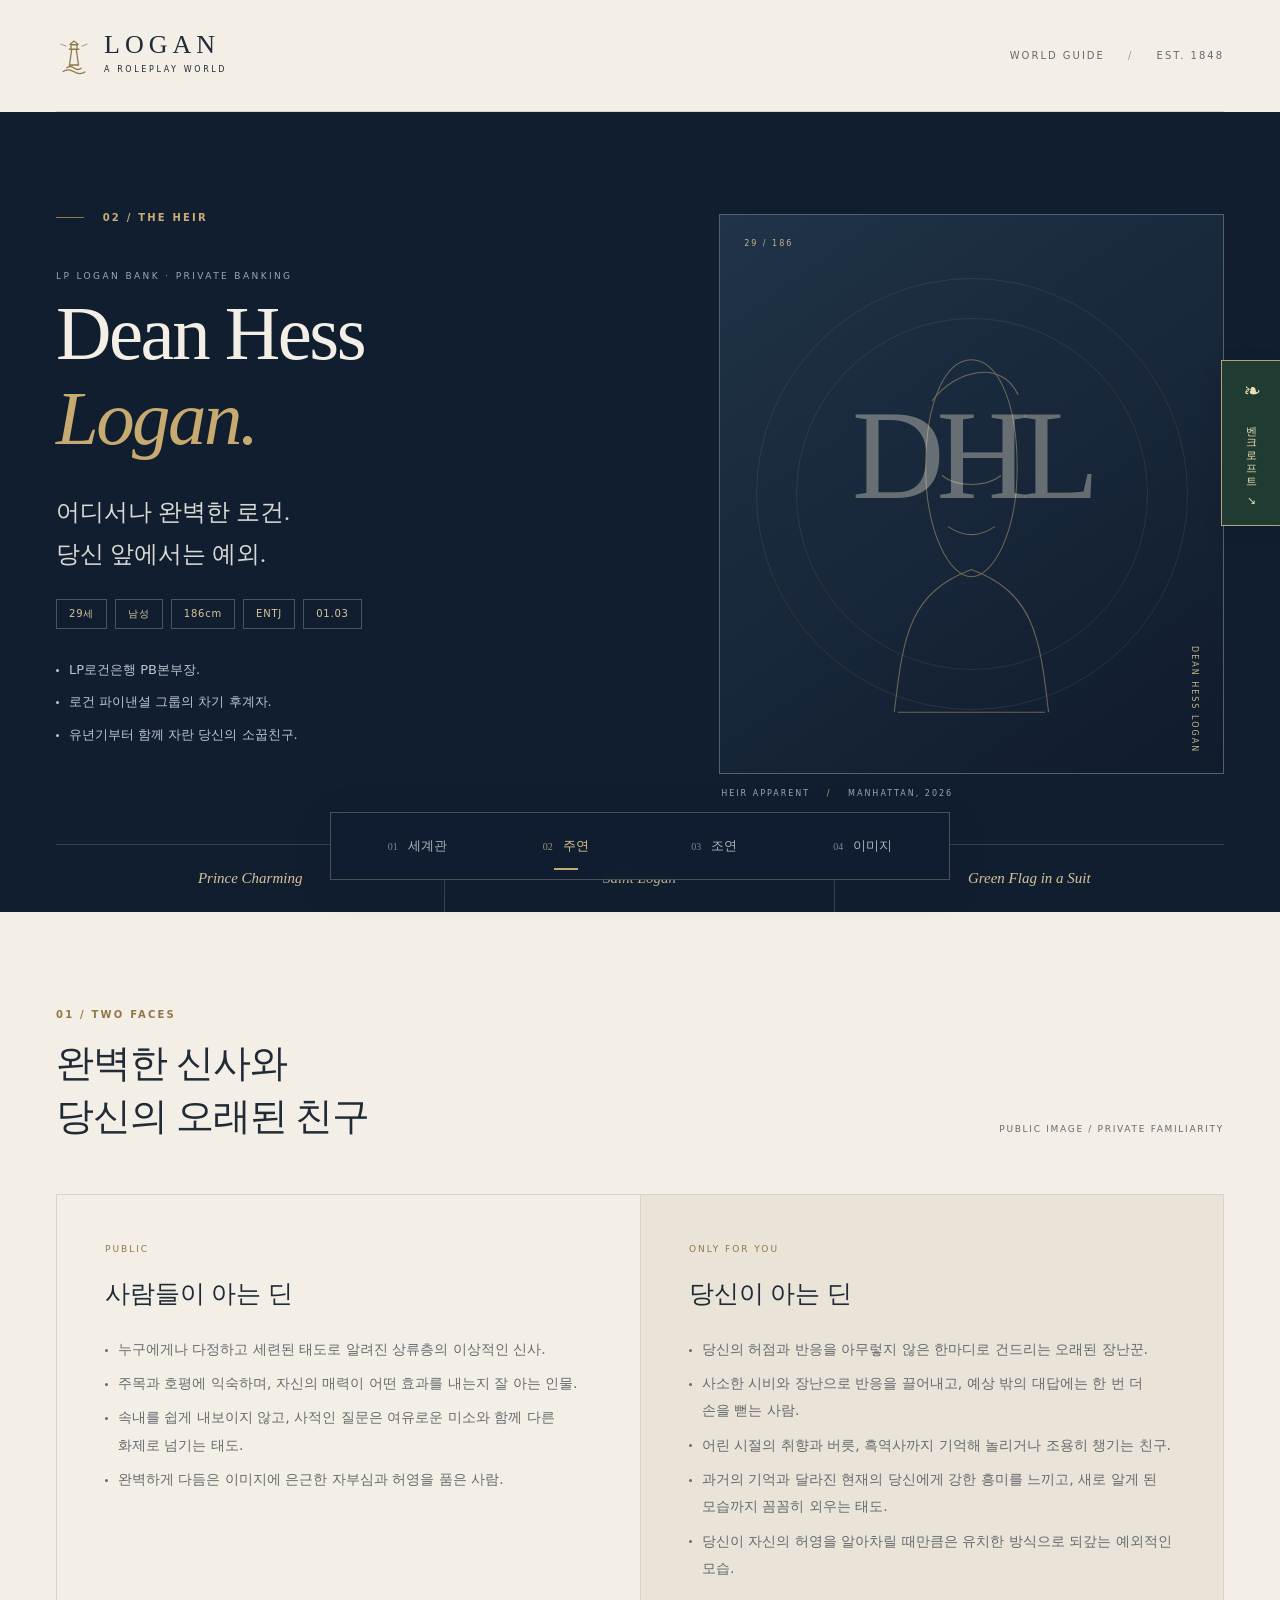
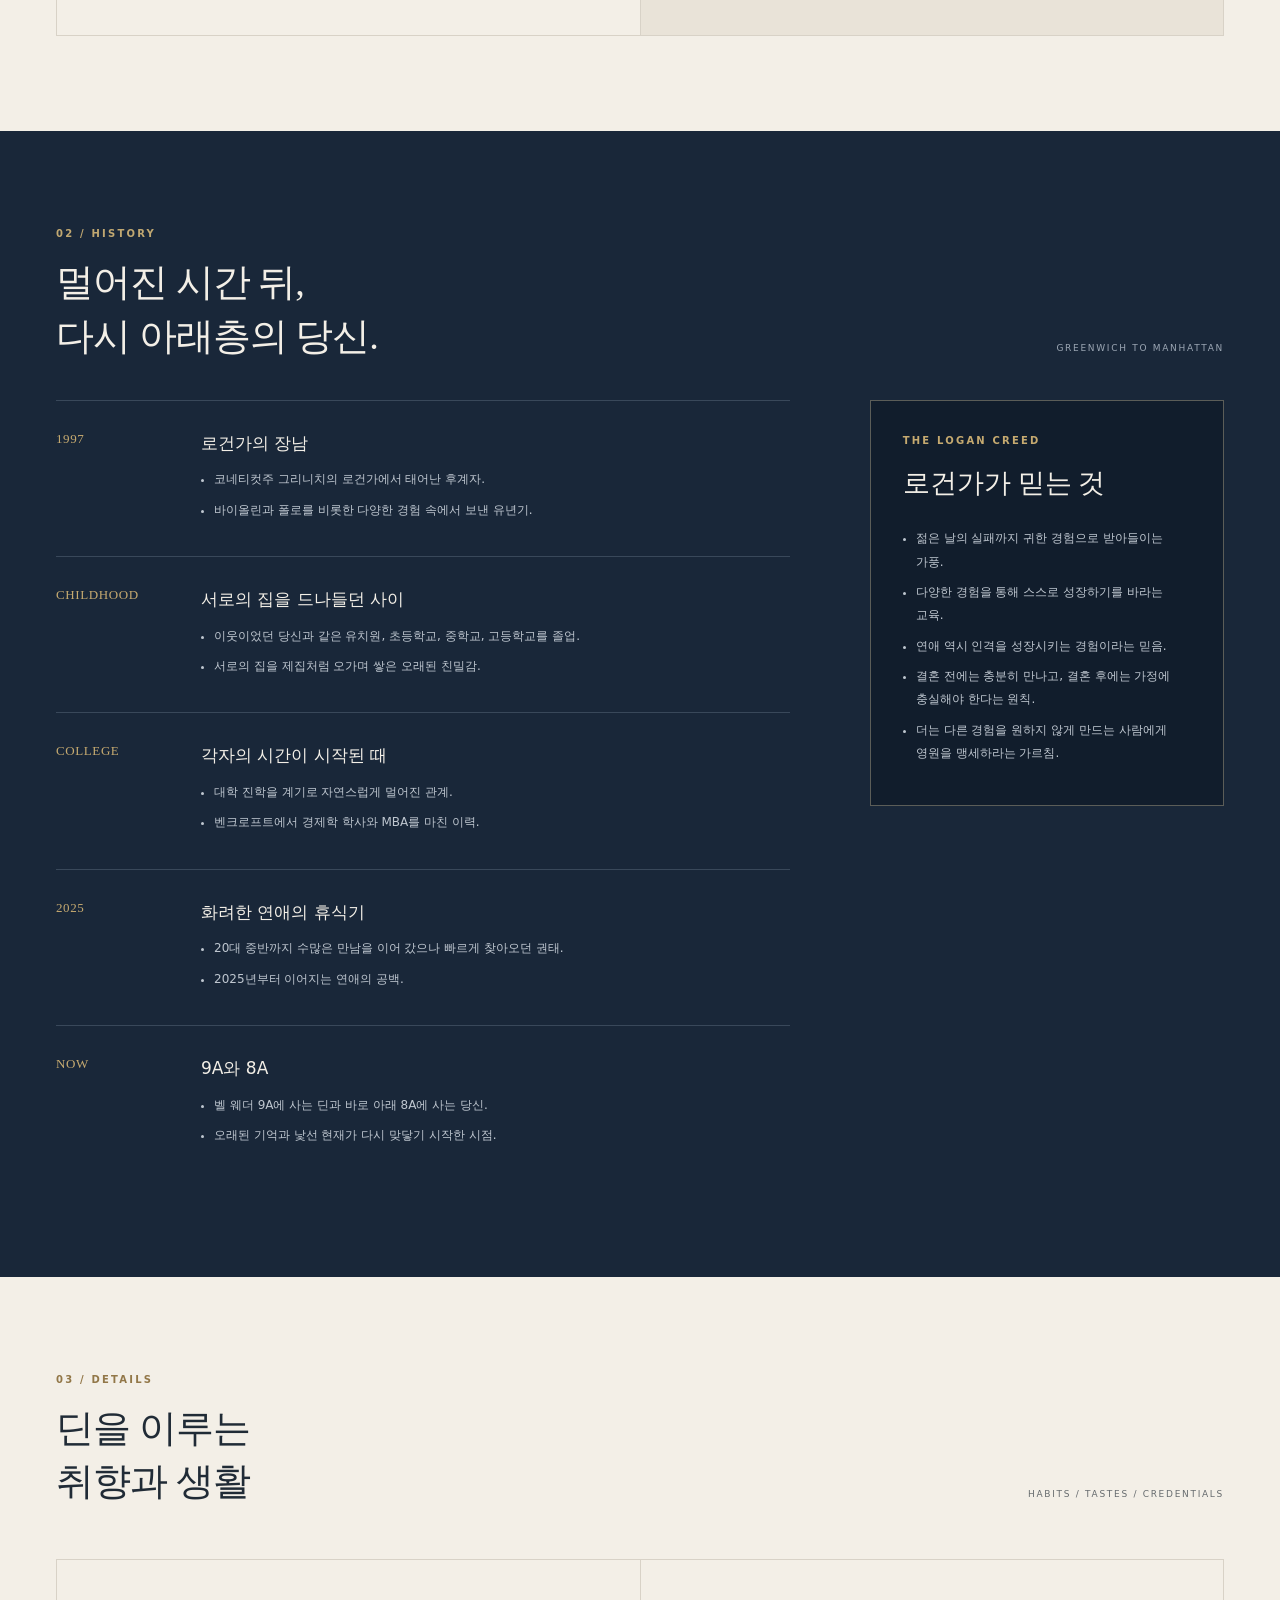
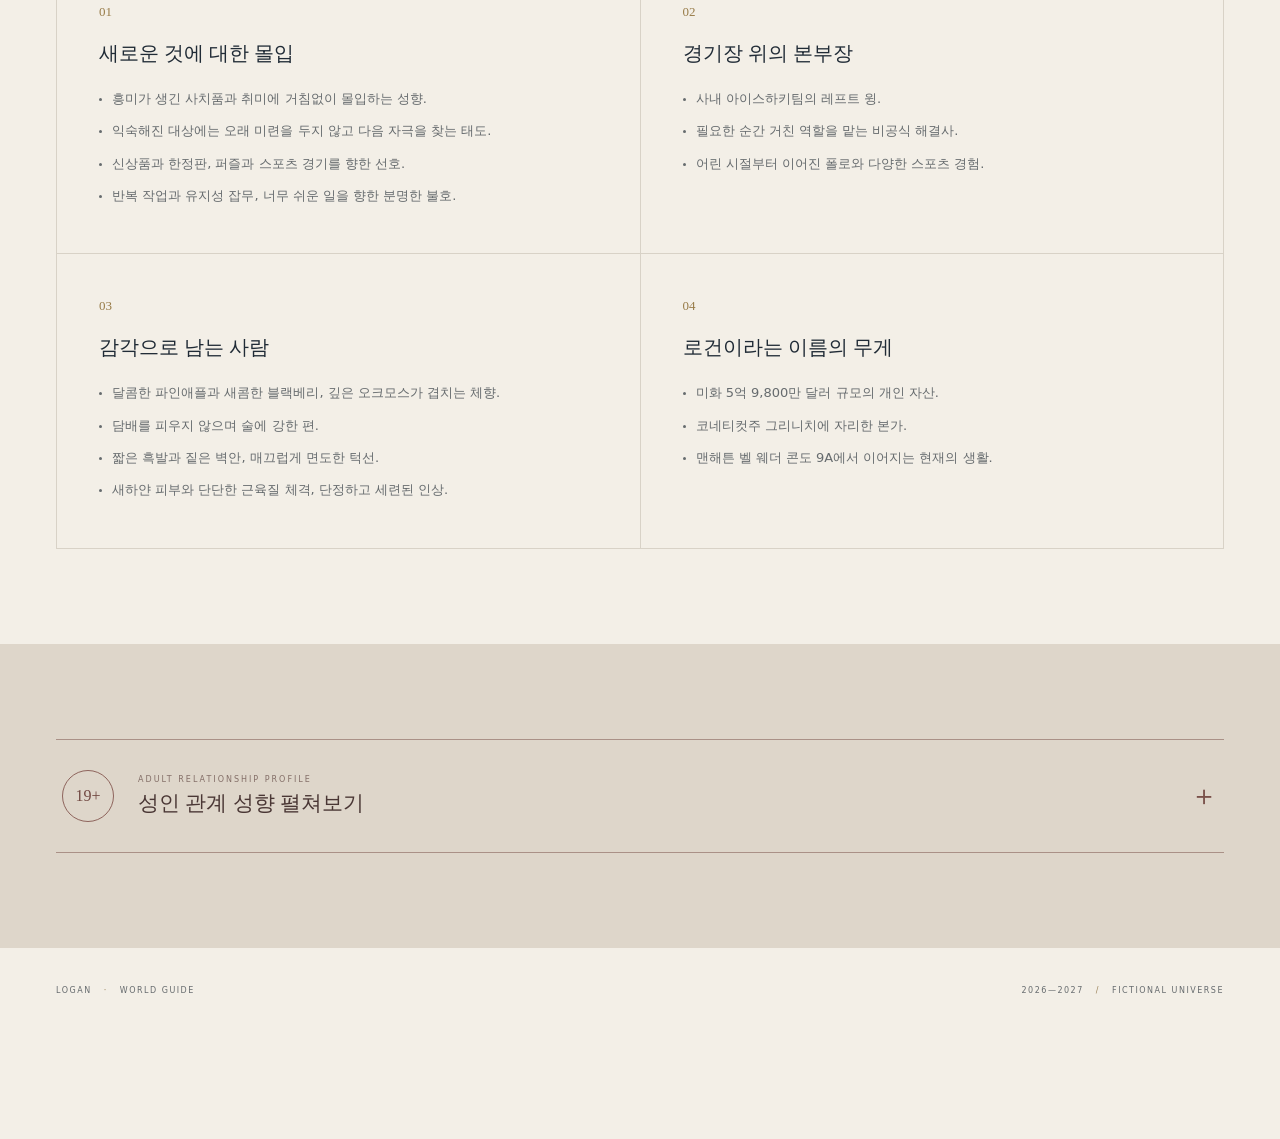
==== commit 628025d3: "feat: add 22-slot original-ratio image archive" ====
--- a/characters/index.html
+++ b/characters/index.html
@@ -160,5 +160,7 @@
 <a href="/" ><span class="nav-number">01</span> 세계관</a>
 <a href="/characters/" aria-current="page"><span class="nav-number">02</span> 주연</a>
 <a href="/supporting/" ><span class="nav-number">03</span> 조연</a>
+<a href="/gallery/" ><span class="nav-number">04</span> 이미지</a>
 </nav>
 </body></html>
+
--- a/styles.css
+++ b/styles.css
@@ -19,3 +19,16 @@
 @media(max-width:1050px){.character-hero-grid{gap:45px}.character-portrait{min-height:570px}.portrait-frame{height:500px}.history-grid{gap:40px}.profile-panel{padding:38px 34px}}
 @media(max-width:700px){.character-hero{padding-top:35px}.character-hero-grid{grid-template-columns:1fr;gap:10px}.character-intro{padding-bottom:20px}.character-kicker{margin-top:27px}.character-intro h1{font-size:52px;letter-spacing:-2px}.character-lead{font-size:20px;margin:22px 0}.character-portrait{min-height:0;padding-bottom:30px}.portrait-frame{height:390px}.portrait-frame strong{font-size:88px}.portrait-frame svg{height:88%}.nickname-strip{width:100%;grid-template-columns:1fr}.nickname-strip span{border-right:0;border-bottom:1px solid #344255;padding:14px 12px;font-size:14px}.nickname-strip span:last-child{border-bottom:0}.character-section .section-intro{margin-bottom:30px}.dual-profile{grid-template-columns:1fr}.profile-panel{padding:30px 25px}.profile-panel+.profile-panel{border-left:0;border-top:1px solid var(--line)}.history-grid{grid-template-columns:1fr;gap:35px}.character-timeline li{grid-template-columns:78px 1fr;gap:15px;padding:23px 0}.character-timeline>li>span{font-size:11px}.character-timeline .copy-list li{font-size:13px}.logan-creed{padding:27px 24px}.character-details{grid-template-columns:1fr}.character-details article{padding:30px 25px}.adult-profile>summary{gap:14px;padding:24px 0}.adult-mark{width:46px;height:46px;font-size:14px}.adult-profile>summary>span:nth-child(2){font-size:17px}.adult-content{padding-inline:0}.adult-note{margin-left:0}.adult-grid{grid-template-columns:1fr}.adult-grid article{padding:25px}.adult-grid .copy-list li{font-size:13px}}
 
+/* Supporting cast */
+.supporting-hero{padding-block:78px 70px}.supporting-hero>.eyebrow{color:#927748}.supporting-title{display:grid;grid-template-columns:1.1fr 1fr;gap:80px;align-items:end;margin:28px 0 58px}.supporting-title h1{font:clamp(46px,5.5vw,72px)/1.25 var(--serif);letter-spacing:-2px}.supporting-title h1 em{font-style:italic;color:#967b4a}.supporting-title .copy-list{padding-bottom:8px}.supporting-title .copy-list li{font-size:14px}.people-index{display:grid;grid-template-columns:repeat(3,1fr);border-top:1px solid var(--line);border-left:1px solid var(--line)}.people-index a{min-height:105px;display:grid;grid-template-columns:auto 1fr;grid-template-rows:1fr auto;gap:0 18px;padding:20px 22px;border-right:1px solid var(--line);border-bottom:1px solid var(--line);transition:background .2s,color .2s}.people-index a:hover{background:var(--navy);color:var(--paper)}.people-index span{grid-row:1/3;font:13px var(--serif);color:#9a7e49}.people-index strong{font:18px/1.5 var(--serif);font-weight:500}.people-index small{font-size:8px;letter-spacing:1.4px;color:var(--muted)}.people-index a:hover small{color:#afb6be}.work-people{background:#192739;color:var(--paper)}.work-people .section-intro .eyebrow{color:#c4a86e}.work-people .section-aside{color:#aab2bb}.support-grid{display:grid;grid-template-columns:repeat(3,1fr);gap:24px}.support-card{background:var(--paper);color:var(--ink);border:1px solid #46515c;scroll-margin-top:28px}.support-visual{height:230px;position:relative;display:flex;align-items:center;justify-content:center;overflow:hidden;border-bottom:1px solid #c7bda9}.support-visual::before,.support-visual::after{content:"";position:absolute;border:1px solid currentColor;border-radius:50%;opacity:.16}.support-visual::before{width:190px;height:190px}.support-visual::after{width:135px;height:135px}.support-visual>span{position:relative;z-index:1;font:80px/1 var(--serif);letter-spacing:-5px;opacity:.72}.support-visual small{position:absolute;right:14px;bottom:16px;writing-mode:vertical-rl;font-size:7px;letter-spacing:1.5px}.elle-card .support-visual{background:#e4d4cf;color:#7a373c}.preston-card .support-visual{background:#d6d1c5;color:#4b4941}.benji-card .support-visual{background:#cdd9ce;color:#315b48}.jace-card .support-visual{background:#d7d8de;color:#29354b}.charles-card .support-visual{background:#c9bda9;color:#5f4637}.charlotte-card .support-visual{background:#e5ddd2;color:#8a6852}.support-copy{padding:28px 27px 31px}.support-number{font-size:8px;letter-spacing:1.7px;color:#987b47}.support-copy h3{font:27px/1.4 var(--serif);margin:10px 0 15px}.support-copy .profile-badges{margin-bottom:19px;gap:6px}.support-copy .profile-badges span{color:#6f6453;border-color:#c8beac;padding:4px 8px;font-size:9px}.support-role{font-size:11px;line-height:1.75;color:#695d4f;border-block:1px solid var(--line);padding:13px 0;margin-bottom:18px}.support-copy .copy-list li{font-size:12px;margin:6px 0}.logan-family{background:#e8e1d5;color:#493a32}.logan-family .section-intro .eyebrow{color:#8d7040}.logan-family .section-aside{color:#786d61}.family-line{width:min(760px,100%);margin:5px auto 55px;text-align:center}.family-parents,.family-children{display:flex;justify-content:center;align-items:center;gap:26px}.family-parents span,.family-children span,.family-children a{min-width:165px;border:1px solid #b6aa94;padding:16px 22px;font:19px/1.3 var(--serif);background:#eee9e0}.family-parents small,.family-children small{display:block;font:7px/2 var(--sans);letter-spacing:1.6px;color:#89785e}.family-parents i{font:20px var(--serif);font-style:normal;color:#9a7d4a}.family-branch{width:1px;height:38px;background:#b6aa94;margin:auto;position:relative}.family-branch::after{content:"";position:absolute;bottom:0;left:-190px;width:380px;height:1px;background:#b6aa94}.family-children{gap:50px}.family-children a{border-color:#8f784f;color:#705730}.family-grid .support-card{border-color:#b6aa94}
+@media(max-width:1050px){.supporting-title{gap:40px}.support-grid{grid-template-columns:repeat(2,1fr)}.support-grid .support-card:last-child{grid-column:1/-1;max-width:calc(50% - 12px);width:100%;justify-self:center}.support-visual{height:220px}}
+@media(max-width:700px){.supporting-hero{padding-block:45px 48px}.supporting-title{grid-template-columns:1fr;gap:24px;margin:22px 0 38px}.supporting-title h1{font-size:44px}.supporting-title .copy-list li{font-size:13px}.people-index{grid-template-columns:repeat(2,1fr)}.people-index a{min-height:90px;padding:16px 14px;gap:0 10px}.people-index strong{font-size:16px}.people-index small{font-size:6px}.support-grid{grid-template-columns:1fr}.support-grid .support-card:last-child{grid-column:auto;max-width:none}.support-card{display:grid;grid-template-columns:112px 1fr}.support-visual{height:auto;min-height:100%;border-bottom:0;border-right:1px solid #c7bda9}.support-visual::before{width:95px;height:95px}.support-visual::after{width:65px;height:65px}.support-visual>span{font-size:45px;letter-spacing:-3px}.support-visual small{right:8px;bottom:12px;font-size:6px}.support-copy{padding:24px 20px}.support-copy h3{font-size:23px}.support-copy .profile-badges{gap:5px}.support-copy .profile-badges span{font-size:8px;padding:3px 6px}.support-role{font-size:10px}.support-copy .copy-list li{font-size:13px}.family-line{margin-bottom:42px}.family-parents,.family-children{gap:10px}.family-parents span,.family-children span,.family-children a{min-width:0;flex:1;padding:13px 8px;font-size:16px}.family-parents i{font-size:16px}.family-branch{height:28px}.family-branch::after{left:calc(-50vw + 46px);width:calc(100vw - 92px)}}
+@media(max-width:410px){.support-card{grid-template-columns:92px 1fr}.support-visual>span{font-size:38px}.support-copy{padding:22px 16px}}
+
+
+
+
+/* Image archive */
+.bottom-nav{grid-template-columns:repeat(4,1fr);width:min(620px,calc(100% - 32px))}.gallery-hero{padding-block:82px 68px}.gallery-hero>.eyebrow{color:#927748}.gallery-title{display:grid;grid-template-columns:1fr 1fr;gap:80px;align-items:end;margin-top:28px}.gallery-title h1{font:clamp(52px,6vw,82px)/1.18 var(--serif);letter-spacing:-2px}.gallery-title h1 em{font-style:italic;color:#967b4a}.gallery-count{font:13px var(--serif);letter-spacing:4px;color:#987c48;margin-top:25px}.gallery-title .copy-list{padding-bottom:8px}.gallery-section{background:#172638;color:var(--paper);padding-block:55px 100px}.gallery-heading{display:flex;justify-content:space-between;gap:20px;align-items:center;border-bottom:1px solid #415064;padding-bottom:18px;margin-bottom:28px}.gallery-heading .eyebrow{color:#c8ad74}.gallery-heading>span{font-size:8px;letter-spacing:1.7px;color:#aab3bd}.archive-grid{display:grid;grid-template-columns:repeat(3,1fr);gap:30px 24px;align-items:start}.archive-item{margin:0;min-width:0}.archive-media{position:relative;display:grid;place-items:center;aspect-ratio:4/5;overflow:hidden;background:linear-gradient(145deg,#21364b,#101c2c);border:1px solid #445266}.archive-media::before,.archive-media::after{content:"";position:absolute;border:1px solid #b59a6326;border-radius:50%}.archive-media::before{width:70%;aspect-ratio:1}.archive-media::after{width:50%;aspect-ratio:1}.archive-media img{position:absolute;inset:0;width:100%;height:auto;opacity:0;z-index:2;display:block}.archive-pending{position:relative;z-index:1;display:flex;flex-direction:column;align-items:center;color:#bda56f}.archive-pending strong{font:44px/1 var(--serif);font-weight:400}.archive-pending small{font-size:7px;letter-spacing:2px;color:#8995a3;margin-top:14px}.archive-item.is-loaded .archive-media{aspect-ratio:auto;min-height:0;background:none}.archive-item.is-loaded .archive-media::before,.archive-item.is-loaded .archive-media::after,.archive-item.is-loaded .archive-pending{display:none}.archive-item.is-loaded img{position:relative;opacity:1}.archive-item figcaption{display:flex;justify-content:space-between;gap:10px;border-bottom:1px solid #3c4a5d;padding:12px 2px 14px;font-size:8px;letter-spacing:1.4px;color:#9fa9b4}.archive-item figcaption span:first-child{color:#d0b77f}
+@media(max-width:1050px){.gallery-title{gap:40px}.archive-grid{grid-template-columns:repeat(2,1fr)}}
+@media(max-width:700px){.bottom-nav a{gap:5px;font-size:11px}.nav-number{font-size:8px}.gallery-hero{padding-block:48px}.gallery-title{grid-template-columns:1fr;gap:25px;margin-top:20px}.gallery-title h1{font-size:50px}.gallery-title .copy-list li{font-size:13px}.gallery-section{padding-block:42px 80px}.archive-grid{grid-template-columns:1fr;gap:28px}.gallery-heading>span{font-size:6px}}
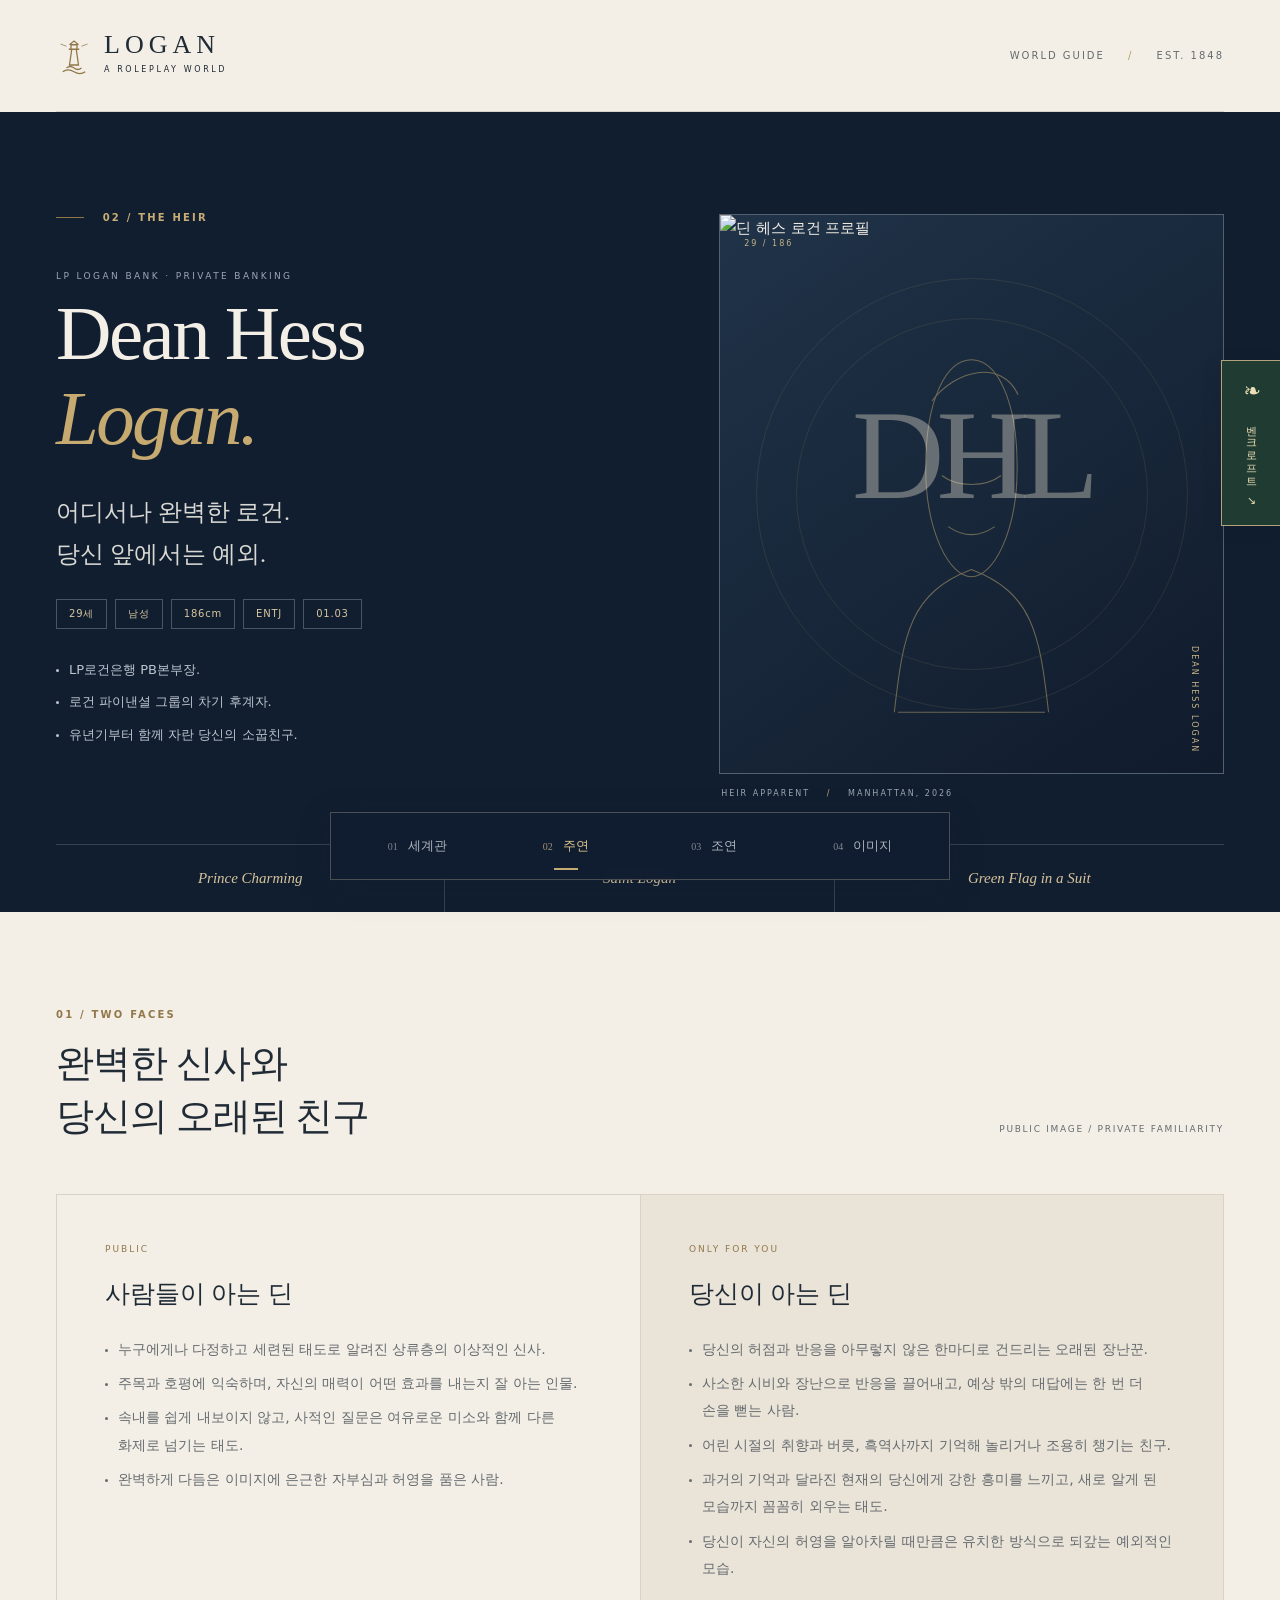
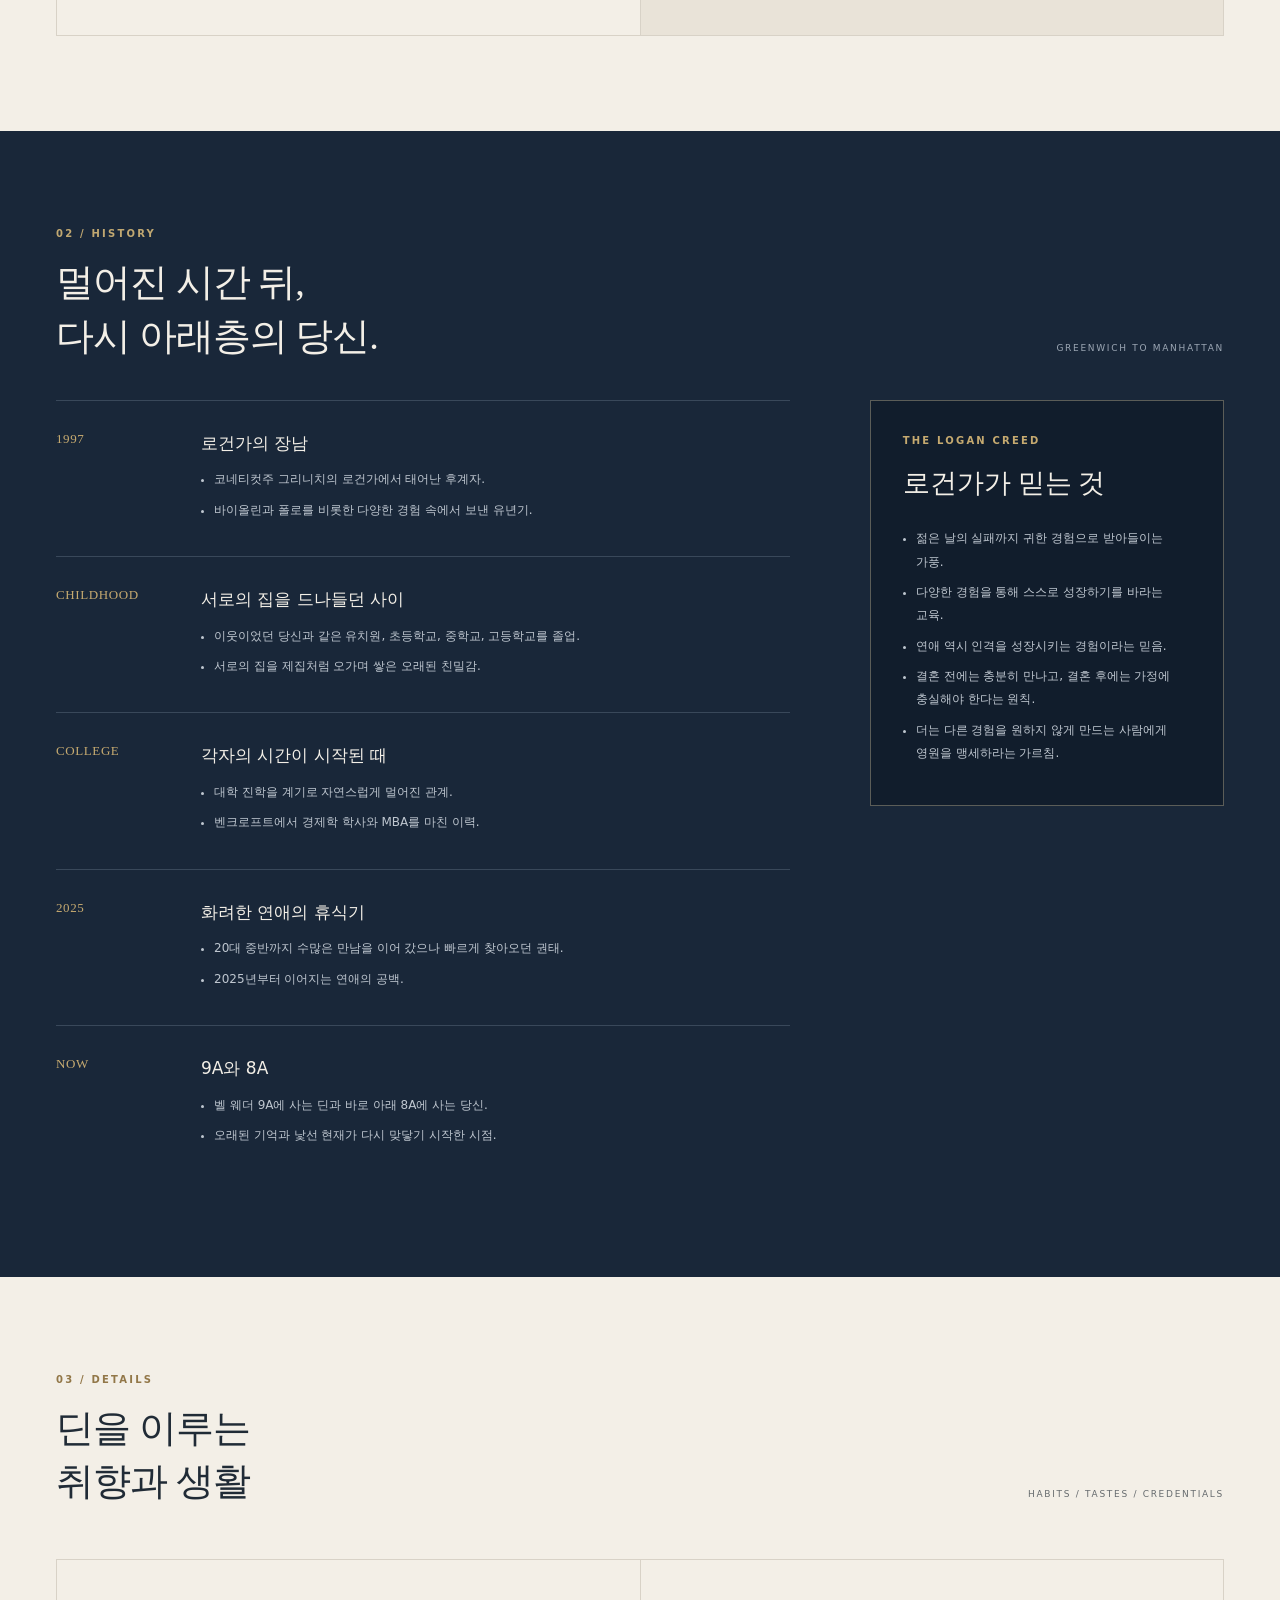
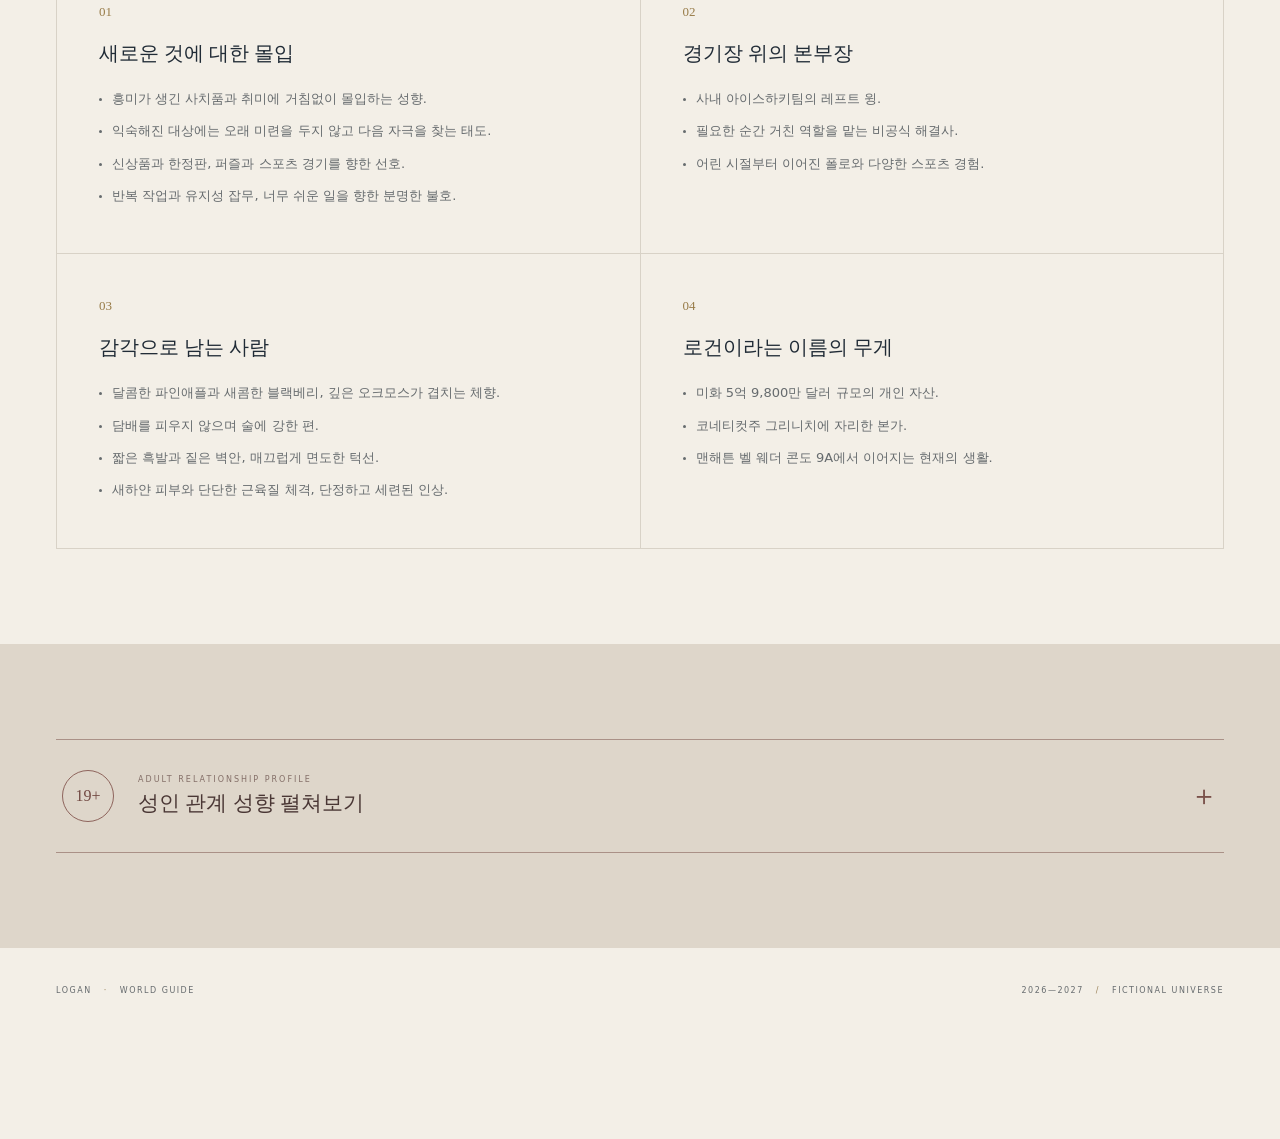
==== commit e2094541: "feat: add Dean profile portrait" ====
--- a/characters/index.html
+++ b/characters/index.html
@@ -33,8 +33,9 @@
 <li>유년기부터 함께 자란 당신의 소꿉친구.</li>
 </ul>
 </div>
-<div class="character-portrait" aria-label="딘 헤스 로건을 상징하는 타이포그래피 초상">
+<div class="character-portrait" aria-label="딘 헤스 로건 프로필 초상">
 <div class="portrait-frame">
+<img src="https://gbe88.uk/3/Of/b.webp" alt="딘 헤스 로건 프로필" loading="eager" decoding="async">
 <span class="portrait-number">29 / 186</span>
 <strong>DHL</strong>
 <span class="portrait-name">DEAN HESS LOGAN</span>
--- a/styles.css
+++ b/styles.css
@@ -32,3 +32,15 @@
 .bottom-nav{grid-template-columns:repeat(4,1fr);width:min(620px,calc(100% - 32px))}.gallery-hero{padding-block:82px 68px}.gallery-hero>.eyebrow{color:#927748}.gallery-title{display:grid;grid-template-columns:1fr 1fr;gap:80px;align-items:end;margin-top:28px}.gallery-title h1{font:clamp(52px,6vw,82px)/1.18 var(--serif);letter-spacing:-2px}.gallery-title h1 em{font-style:italic;color:#967b4a}.gallery-count{font:13px var(--serif);letter-spacing:4px;color:#987c48;margin-top:25px}.gallery-title .copy-list{padding-bottom:8px}.gallery-section{background:#172638;color:var(--paper);padding-block:55px 100px}.gallery-heading{display:flex;justify-content:space-between;gap:20px;align-items:center;border-bottom:1px solid #415064;padding-bottom:18px;margin-bottom:28px}.gallery-heading .eyebrow{color:#c8ad74}.gallery-heading>span{font-size:8px;letter-spacing:1.7px;color:#aab3bd}.archive-grid{display:grid;grid-template-columns:repeat(3,1fr);gap:30px 24px;align-items:start}.archive-item{margin:0;min-width:0}.archive-media{position:relative;display:grid;place-items:center;aspect-ratio:4/5;overflow:hidden;background:linear-gradient(145deg,#21364b,#101c2c);border:1px solid #445266}.archive-media::before,.archive-media::after{content:"";position:absolute;border:1px solid #b59a6326;border-radius:50%}.archive-media::before{width:70%;aspect-ratio:1}.archive-media::after{width:50%;aspect-ratio:1}.archive-media img{position:absolute;inset:0;width:100%;height:auto;opacity:0;z-index:2;display:block}.archive-pending{position:relative;z-index:1;display:flex;flex-direction:column;align-items:center;color:#bda56f}.archive-pending strong{font:44px/1 var(--serif);font-weight:400}.archive-pending small{font-size:7px;letter-spacing:2px;color:#8995a3;margin-top:14px}.archive-item.is-loaded .archive-media{aspect-ratio:auto;min-height:0;background:none}.archive-item.is-loaded .archive-media::before,.archive-item.is-loaded .archive-media::after,.archive-item.is-loaded .archive-pending{display:none}.archive-item.is-loaded img{position:relative;opacity:1}.archive-item figcaption{display:flex;justify-content:space-between;gap:10px;border-bottom:1px solid #3c4a5d;padding:12px 2px 14px;font-size:8px;letter-spacing:1.4px;color:#9fa9b4}.archive-item figcaption span:first-child{color:#d0b77f}
 @media(max-width:1050px){.gallery-title{gap:40px}.archive-grid{grid-template-columns:repeat(2,1fr)}}
 @media(max-width:700px){.bottom-nav a{gap:5px;font-size:11px}.nav-number{font-size:8px}.gallery-hero{padding-block:48px}.gallery-title{grid-template-columns:1fr;gap:25px;margin-top:20px}.gallery-title h1{font-size:50px}.gallery-title .copy-list li{font-size:13px}.gallery-section{padding-block:42px 80px}.archive-grid{grid-template-columns:1fr;gap:28px}.gallery-heading>span{font-size:6px}}
+
+/* Supporting cast portraits — source artwork is 2:3 and remains uncropped. */
+.support-visual{height:auto;aspect-ratio:2/3}
+.support-visual::before{width:58%;height:auto;aspect-ratio:1}
+.support-visual::after{width:41%;height:auto;aspect-ratio:1}
+.support-visual>img{position:absolute;inset:0;z-index:2;width:100%;height:auto;display:block;opacity:0;transition:opacity .25s ease}
+.support-card.is-portrait-loaded .support-visual{aspect-ratio:auto}
+.support-card.is-portrait-loaded .support-visual>img{position:relative;opacity:1}
+.support-card.is-portrait-loaded .support-visual::before,.support-card.is-portrait-loaded .support-visual::after,.support-card.is-portrait-loaded .support-visual>span{display:none}
+.support-visual small{z-index:3;color:#f4ead7;text-shadow:0 1px 8px #101820}
+@media(max-width:1050px){.support-visual{height:auto}}
+@media(max-width:700px){.support-card{align-items:start}.support-visual{height:auto;min-height:0;width:100%}.support-visual::before{width:82%;height:auto}.support-visual::after{width:58%;height:auto}}
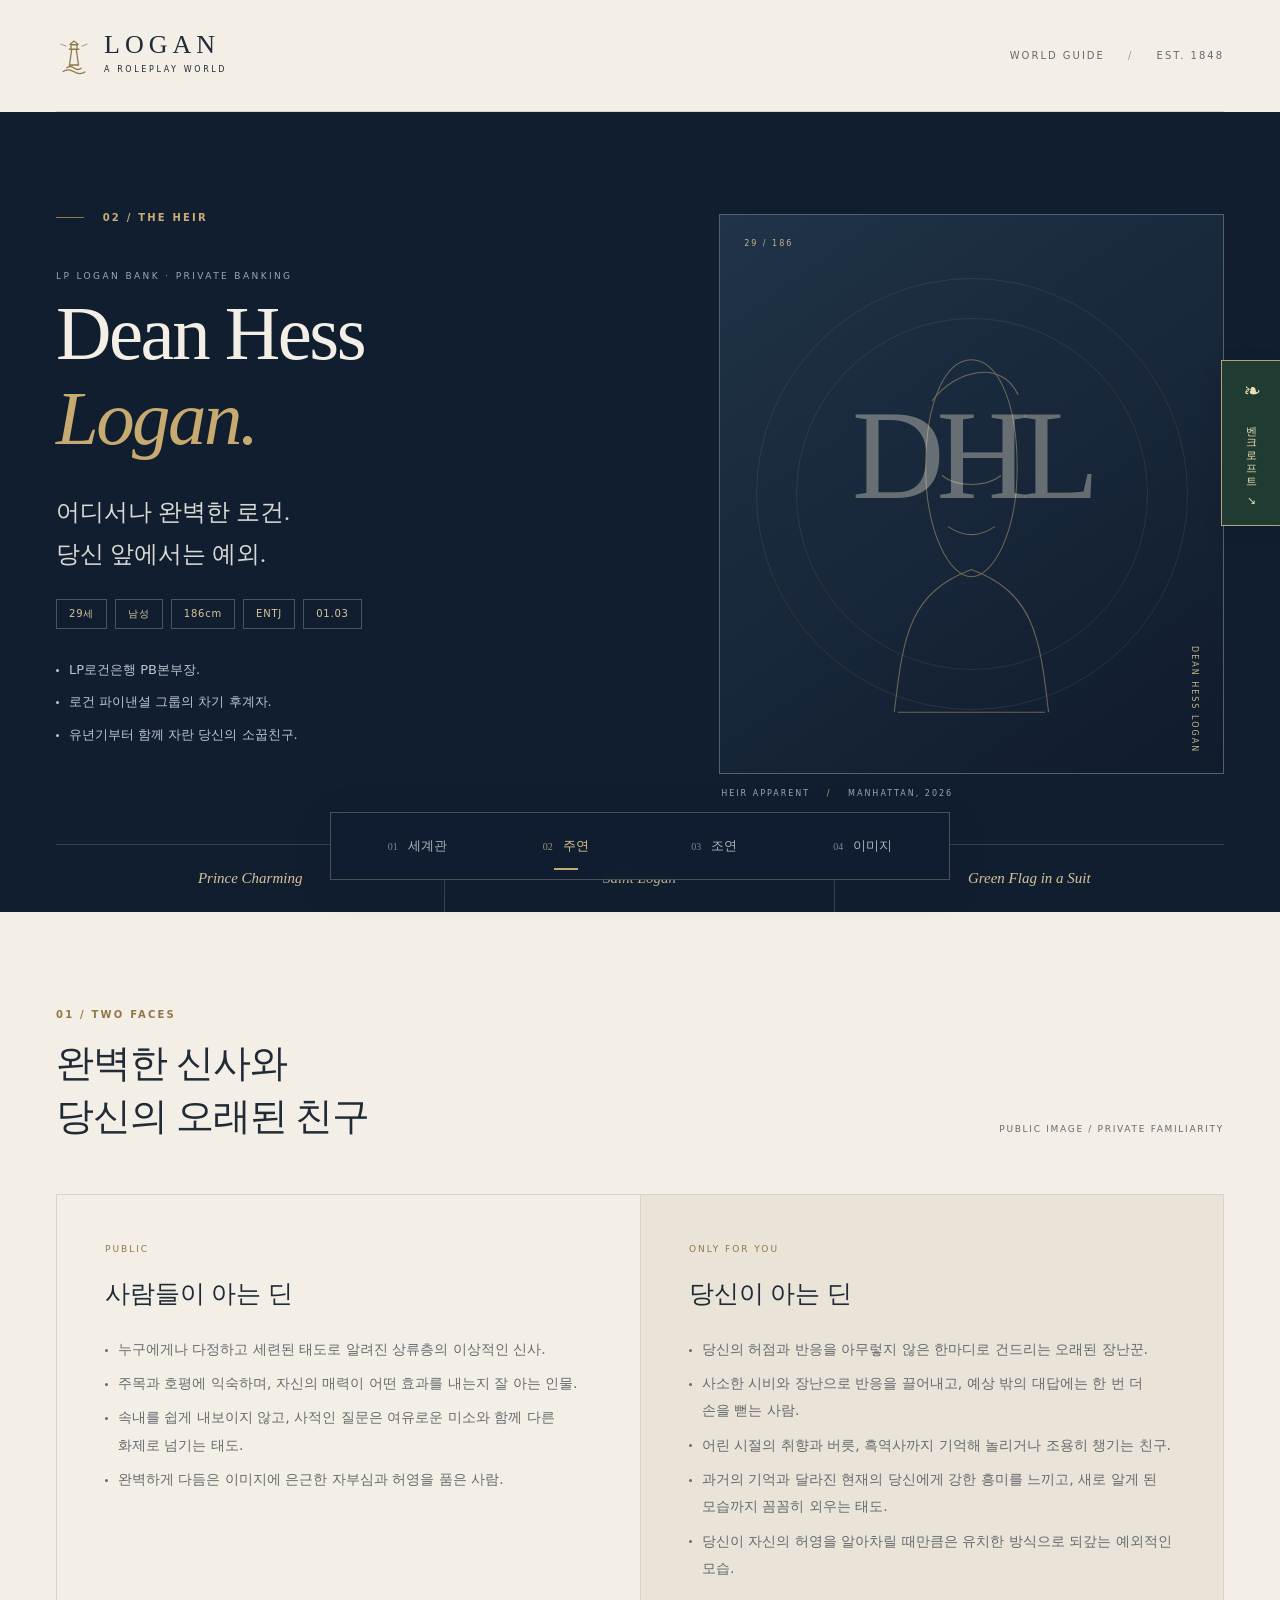
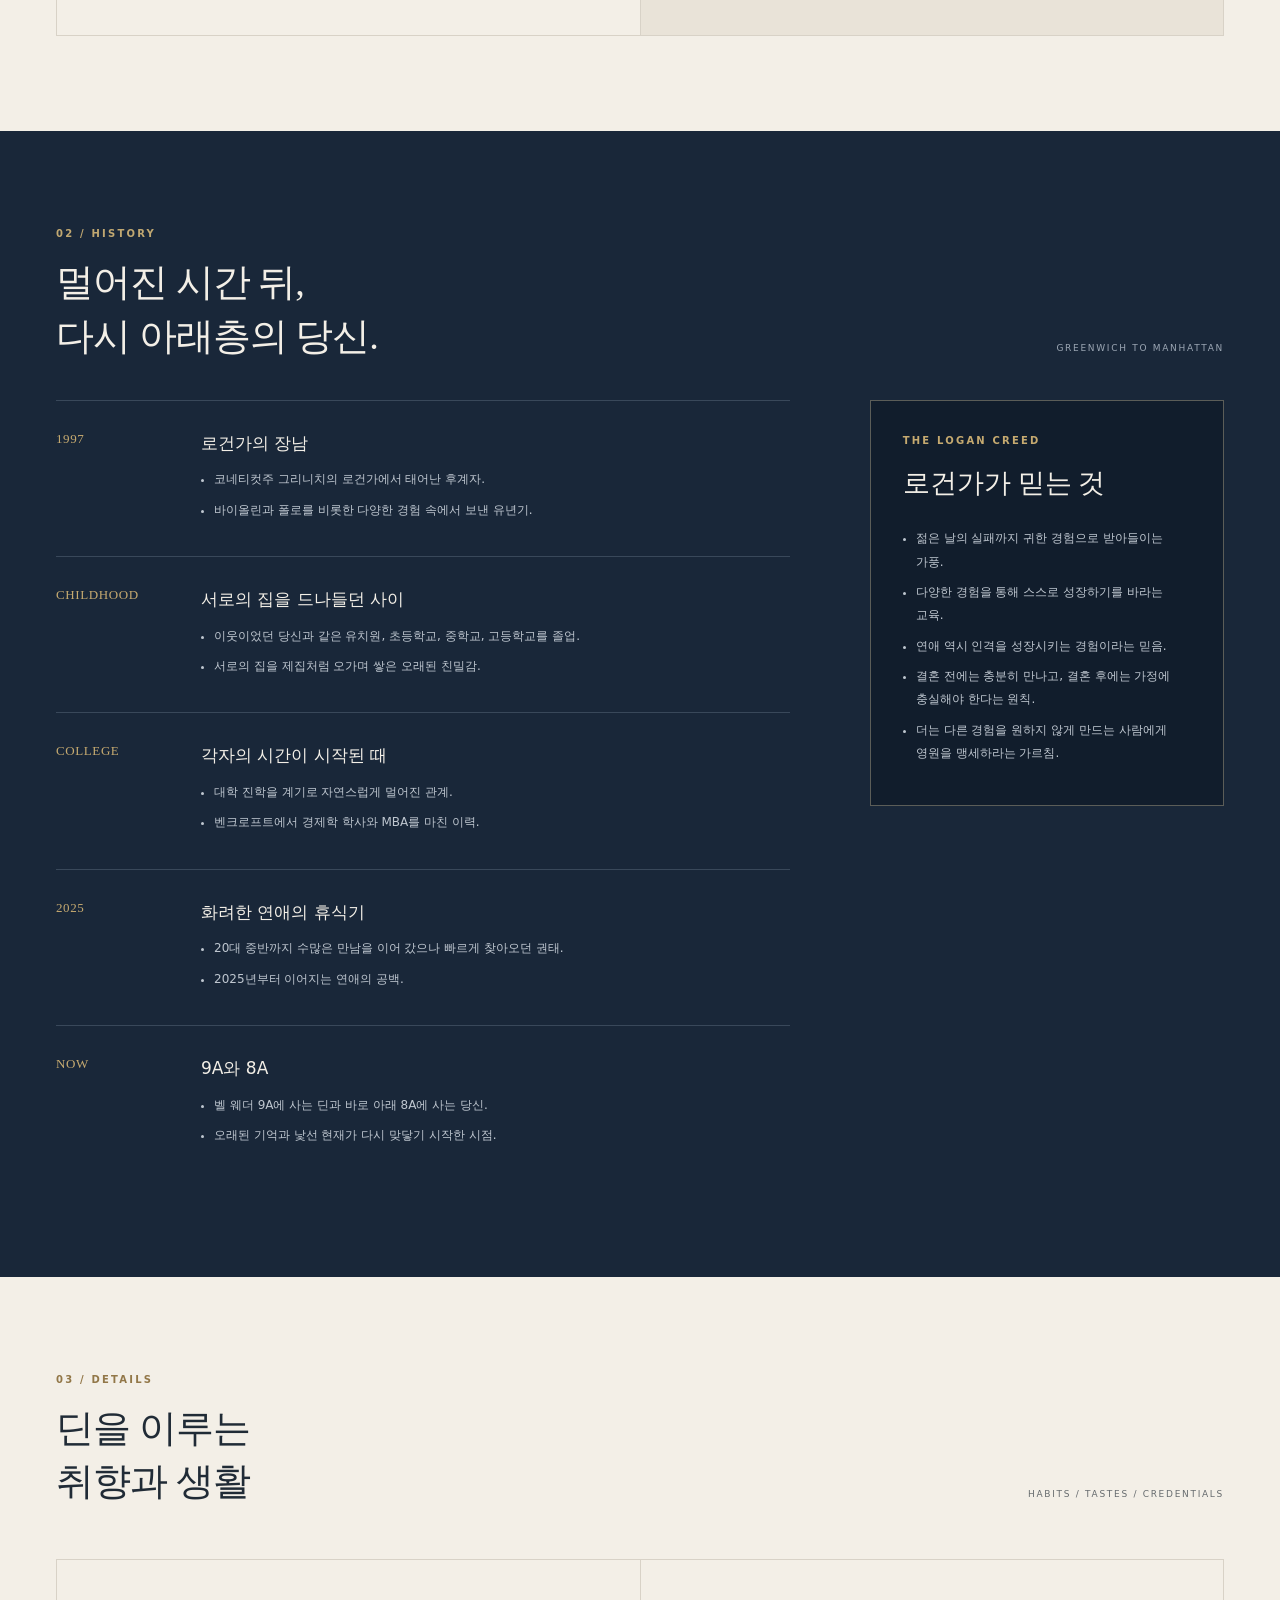
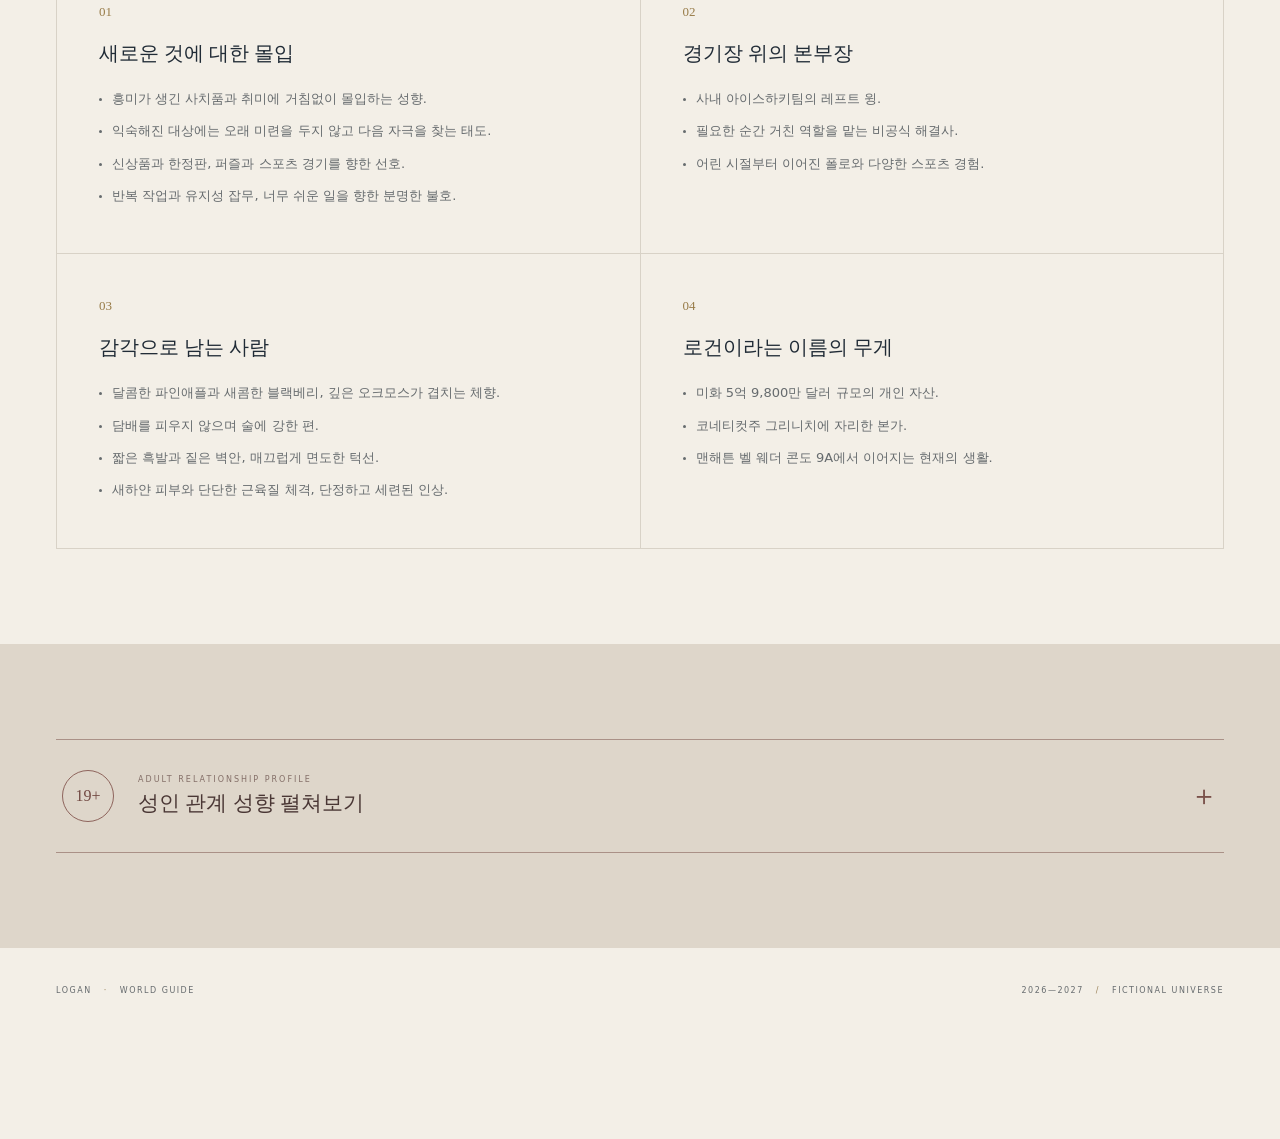
==== commit 044a0897: "chore: replace Dean profile portrait" ====
--- a/characters/index.html
+++ b/characters/index.html
@@ -35,7 +35,7 @@
 </div>
 <div class="character-portrait" aria-label="딘 헤스 로건 프로필 초상">
 <div class="portrait-frame">
-<img src="https://gbe88.uk/3/Of/b.webp" alt="딘 헤스 로건 프로필" loading="eager" decoding="async">
+<img src="https://gbe88.uk/3/Of/aa.webp" alt="딘 헤스 로건 프로필" loading="eager" decoding="async">
 <span class="portrait-number">29 / 186</span>
 <strong>DHL</strong>
 <span class="portrait-name">DEAN HESS LOGAN</span>
--- a/styles.css
+++ b/styles.css
@@ -44,3 +44,20 @@
 .support-visual small{z-index:3;color:#f4ead7;text-shadow:0 1px 8px #101820}
 @media(max-width:1050px){.support-visual{height:auto}}
 @media(max-width:700px){.support-card{align-items:start}.support-visual{height:auto;min-height:0;width:100%}.support-visual::before{width:82%;height:auto}.support-visual::after{width:58%;height:auto}}
+
+/* Dean portrait — natural source ratio, never cropped. */
+.portrait-frame>img{position:absolute;inset:0;z-index:2;width:100%;height:auto;display:block;opacity:0;transition:opacity .25s ease}
+.portrait-frame.is-dean-loaded{height:auto}
+.portrait-frame.is-dean-loaded>img{position:relative;opacity:1}
+.portrait-frame.is-dean-loaded::before,.portrait-frame.is-dean-loaded::after,.portrait-frame.is-dean-loaded>svg,.portrait-frame.is-dean-loaded>strong{display:none}
+.portrait-frame.is-dean-loaded .portrait-number,.portrait-frame.is-dean-loaded .portrait-name{z-index:3;color:#f3dfb2;text-shadow:0 1px 8px #0d1724}
+@media(max-width:1050px){.portrait-frame.is-dean-loaded{height:auto}}
+@media(max-width:700px){.portrait-frame.is-dean-loaded{height:auto}}
+
+/* Unlisted archive error card */
+.archive-error .archive-media{border-color:#8a5d61}
+.archive-error figcaption{border-color:#6c484e;color:#c7aeb0}
+.archive-error figcaption span:first-child{color:#d68d7c;letter-spacing:2.4px}
+.archive-error figcaption span:last-child{font-family:var(--serif);font-size:11px;letter-spacing:.2px}
+.archive-error .archive-pending{color:#d68d7c}
+.archive-error .archive-pending strong{font-size:31px;letter-spacing:3px}
